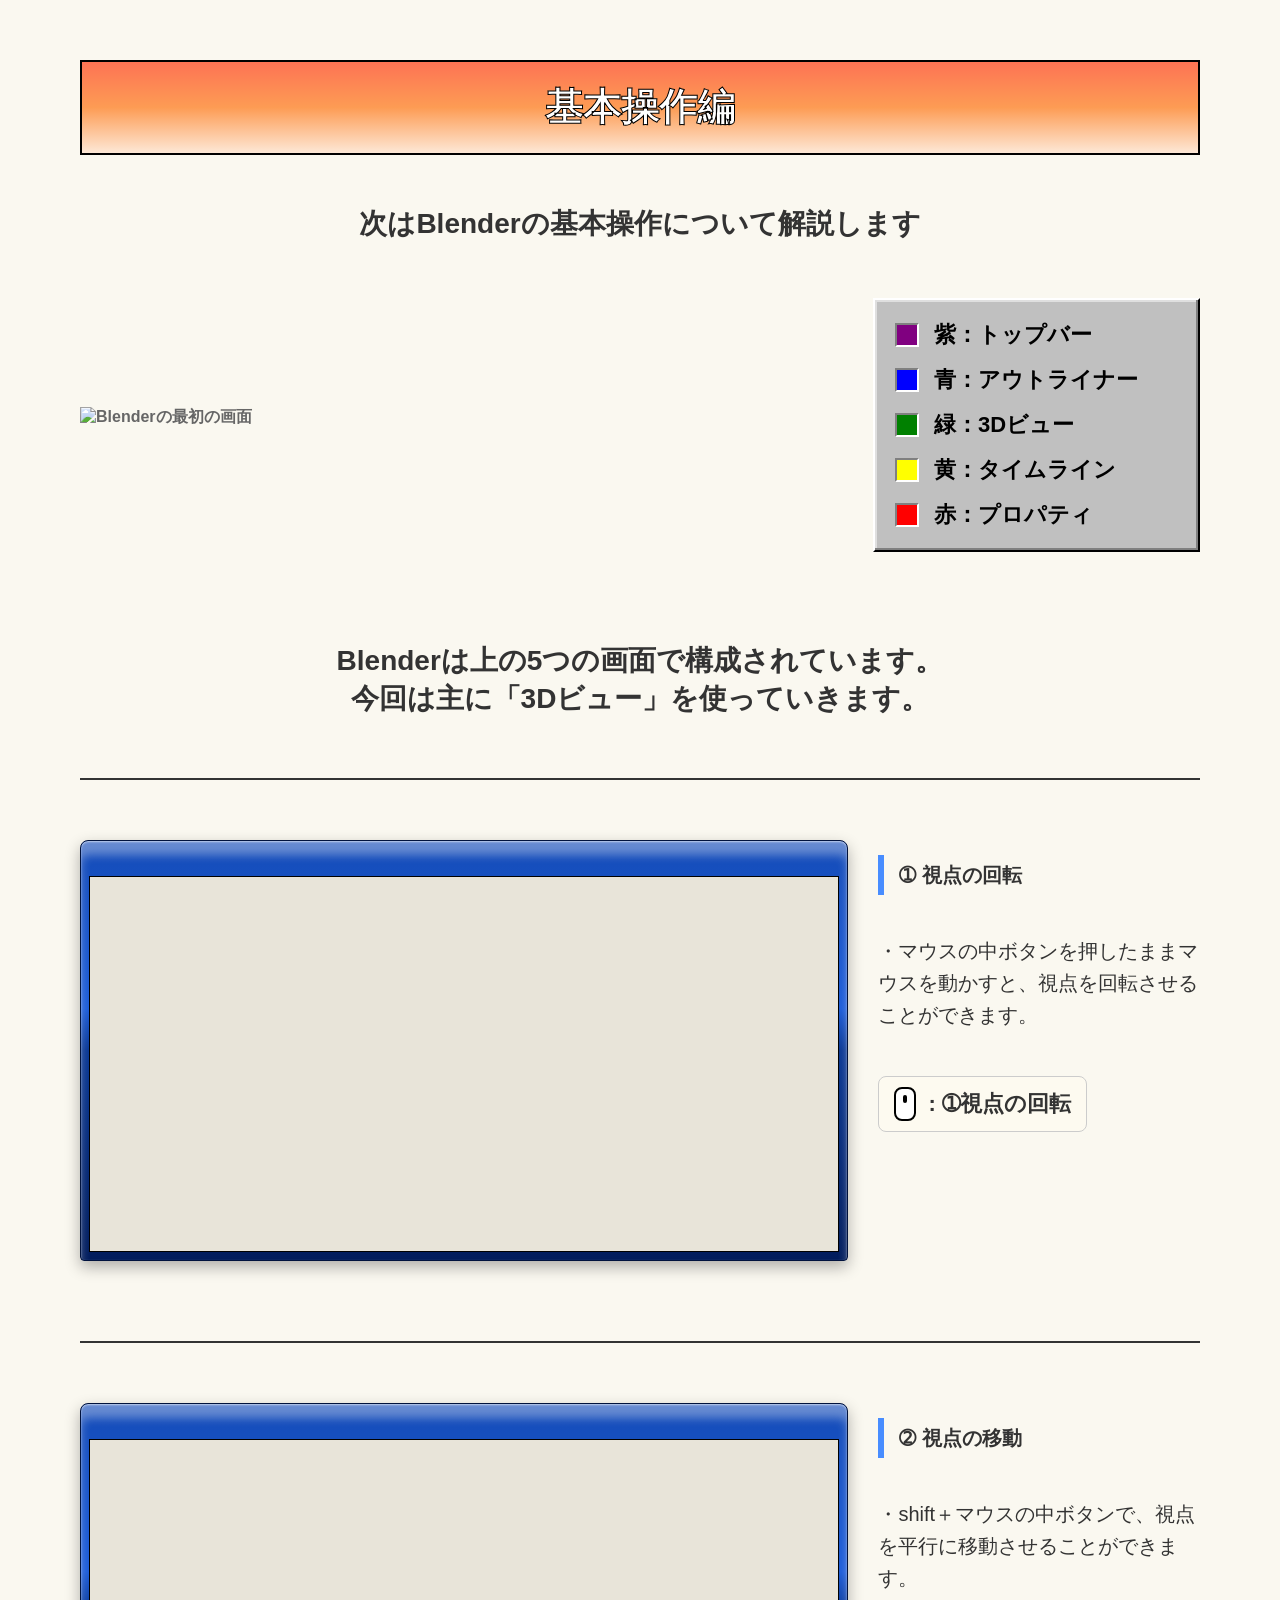
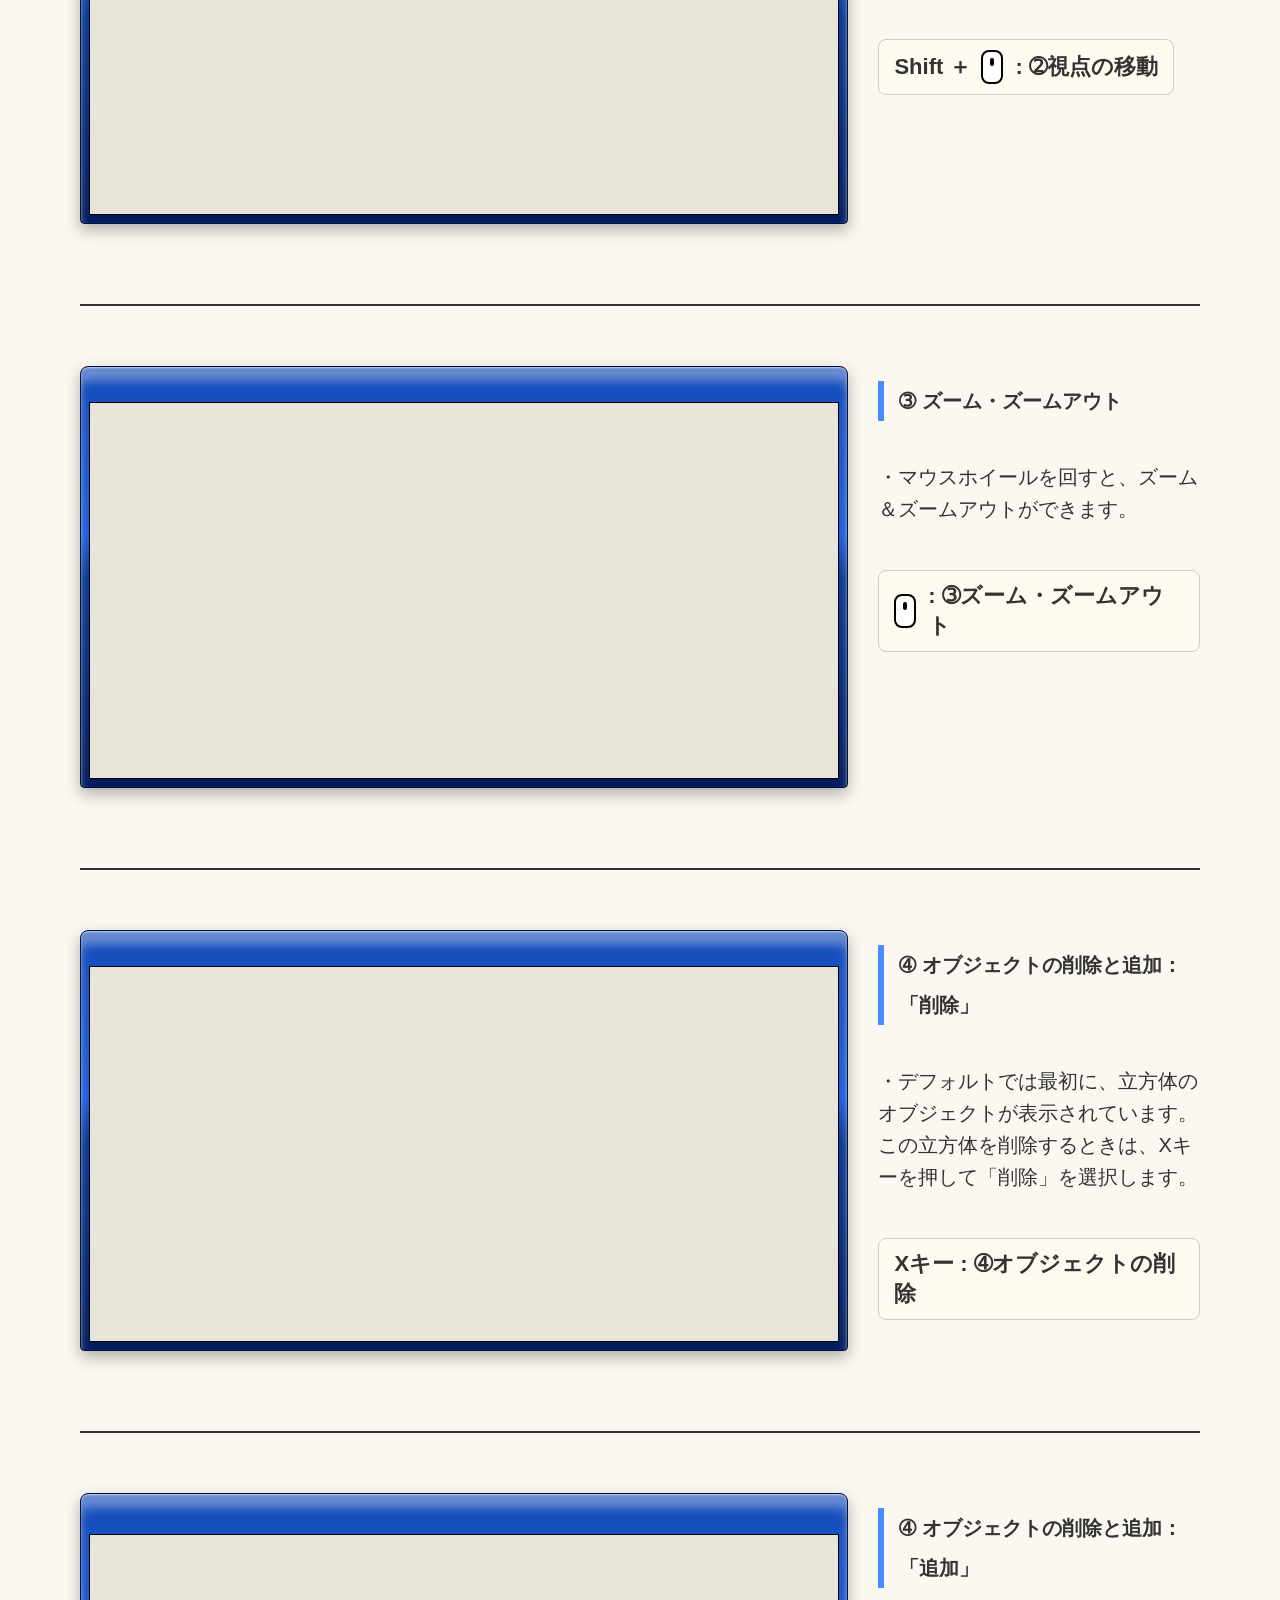
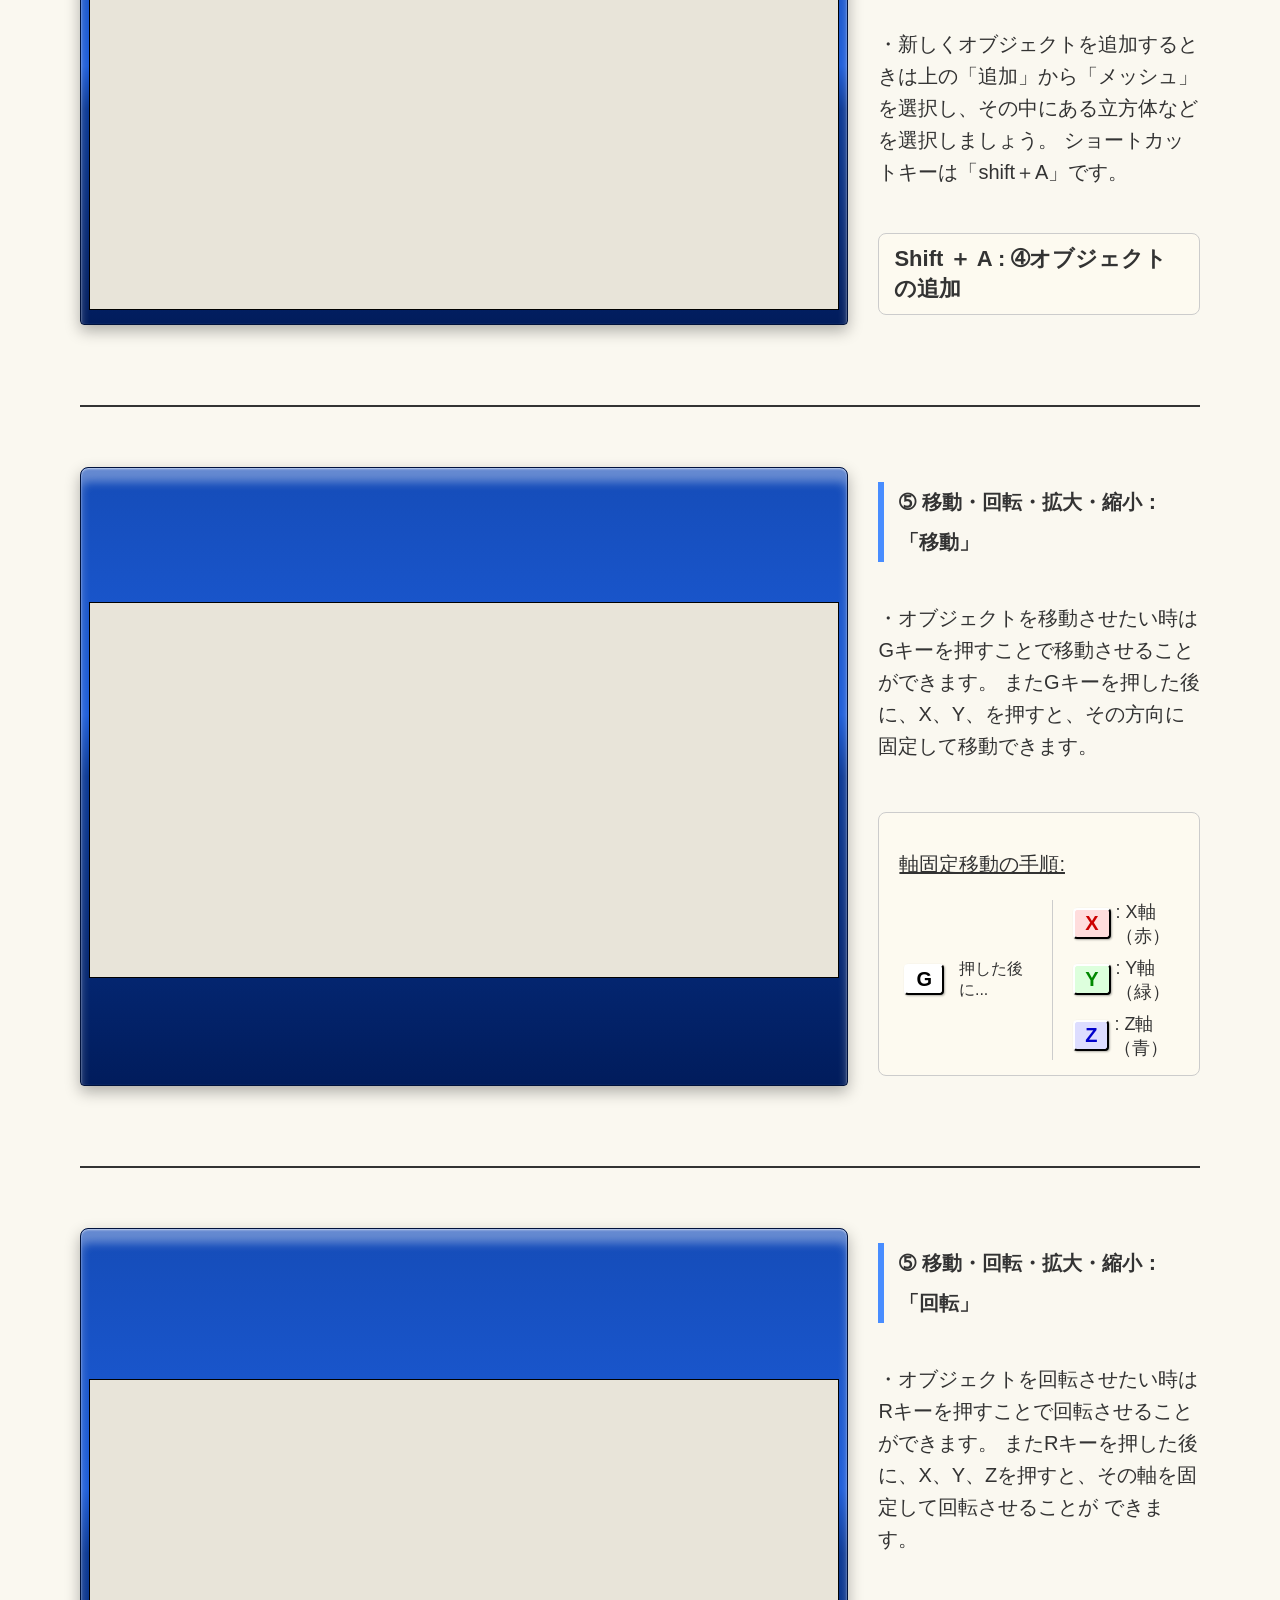
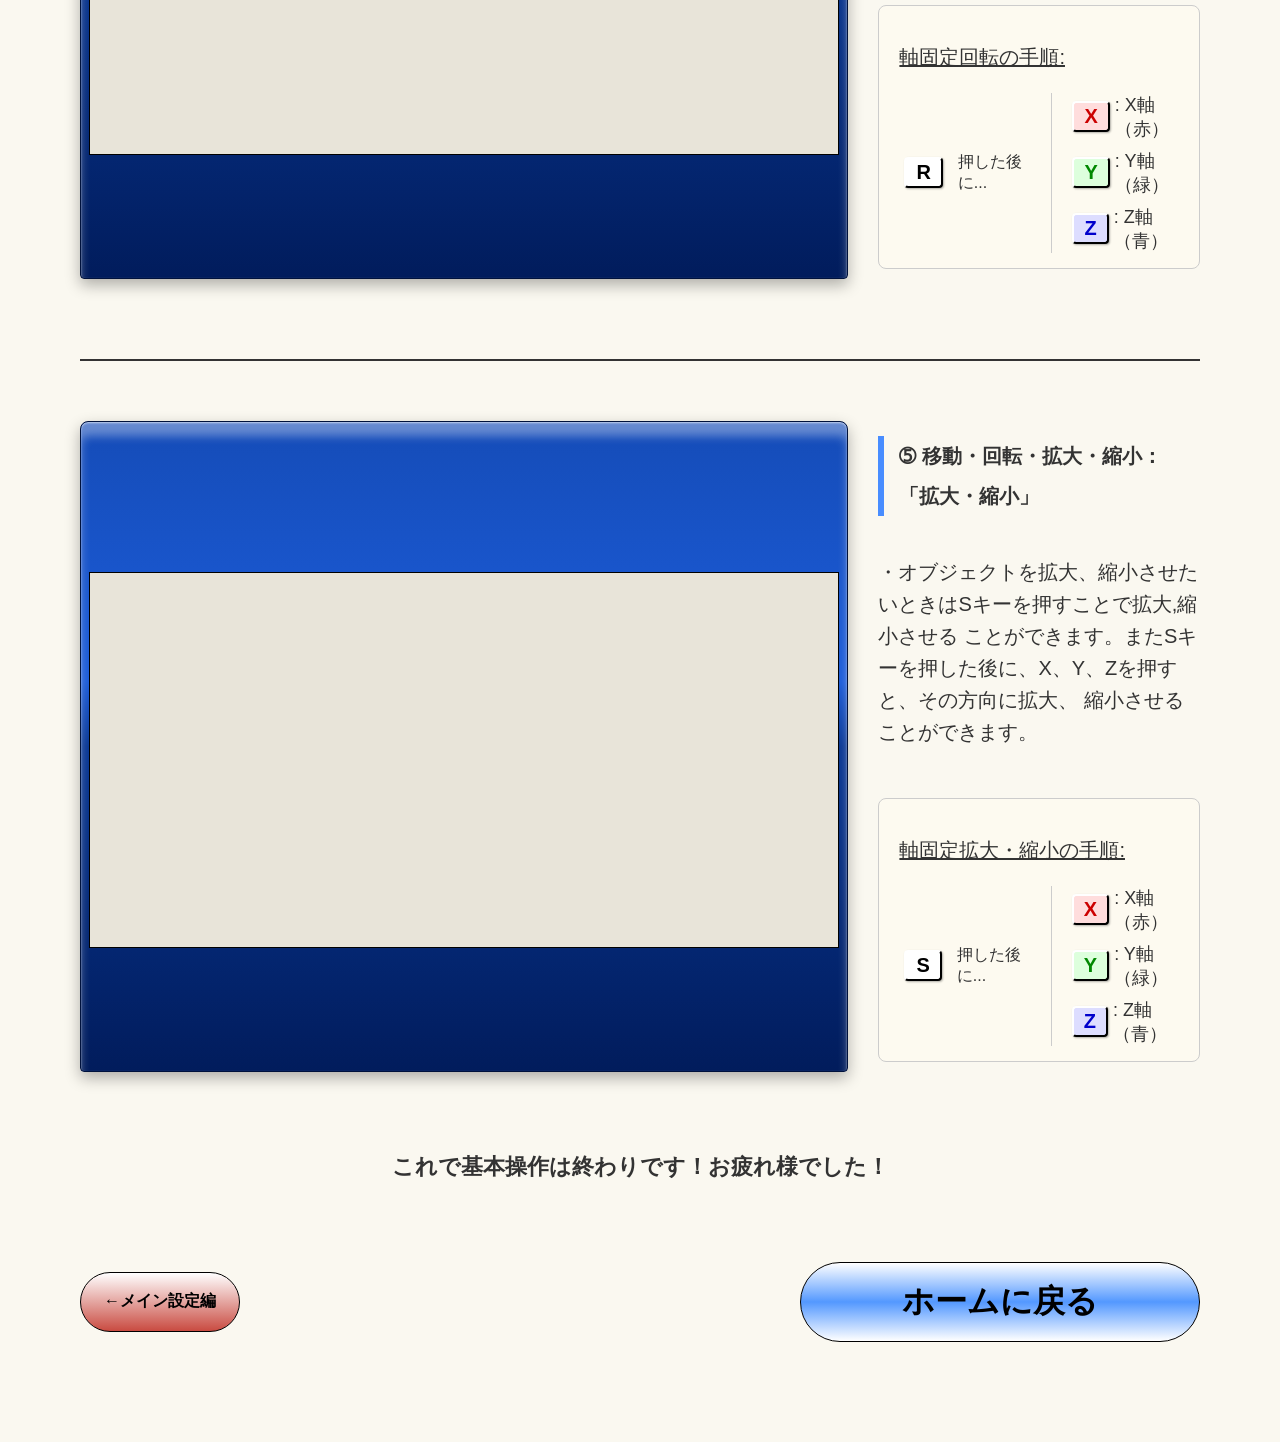
==== basic-operation.html @ f8757e6a "Add files via upload" ====
<!DOCTYPE html>
<html lang="ja">
<head>
    <meta charset="UTF-8">
    <meta name="viewport" content="width=device-width, initial-scale=1.0">
    <title>基本操作編 - Blenderを動かしてみよう</title>
    <link rel="stylesheet" href="home.css">
    <link rel="stylesheet" href="main-setting.css">
    <link rel="stylesheet" href="basic-operation.css">
</head>
<body>

    <div class="container article-page">
        
        <h1 class="page-title">基本操作編</h1>

        <div class="intro-heading">次はBlenderの基本操作について解説します</div>

        <section class="content-section row-layout">
            <!-- 画像（左側） -->
            <div class="large-image-container">
                <img src="IMG/4_1.png" alt="Blenderの最初の画面" class="large-image">
            </div>
            <!-- テキスト（右側） -->
            <div class="text-content">
                <!-- レトロなペイント風の枠（パレットコンテナ） -->
                <div class="xp-palette-box">
                    <ul class="xp-marker-list">
                        <li><span class="xp-marker bg-purple"></span>紫：トップバー</li>
                        <li><span class="xp-marker bg-blue"></span>青：アウトライナー</li>
                        <li><span class="xp-marker bg-green"></span>緑：3Dビュー</li>
                        <li><span class="xp-marker bg-yellow"></span>黄：タイムライン</li>
                        <li><span class="xp-marker bg-red"></span>赤：プロパティ</li>
                    </ul>
                </div>
            </div>
        </section>

        <div class="intro-heading" style="margin-top: 50px;">
            Blenderは上の5つの画面で構成されています。<br>
            今回は主に「3Dビュー」を使っていきます。
        </div>

        <hr class="section-divider">
        
        <section class="content-section row-layout">
            <div class="large-image-container">
                <video src="Video/View_rotation.mp4" class="large-image" autoplay loop muted playsinline></video>
            </div>
            <div class="text-content">
                <p class="step-title"><strong>➀ 視点の回転</strong></p>
                <p>・マウスの中ボタンを押したままマウスを動かすと、視点を回転させることができます。</p>
                
                <!-- アイコンとテキストの項目 -->
                <div class="icon-text-box">
                    <span class="mouse-icon"></span>
                    <span class="icon-text">: ➀視点の回転</span>
                </div>
            </div>
        </section>

        <hr class="section-divider">

        <section class="content-section row-layout">
            <div class="large-image-container">
                <video src="Video/View_moving.mp4" class="large-image" autoplay loop muted playsinline></video>
            </div>
            <div class="text-content">
                <p class="step-title"><strong>➁ 視点の移動</strong></p>
                <p>・shift＋マウスの中ボタンで、視点を平行に移動させることができます。</p>
                
                <!-- ★追加：アイコンとテキストの項目（Shiftを前に追加） -->
                <div class="icon-text-box">
                    <span class="icon-text" style="margin-right: 10px;">Shift ＋ </span>
                    <span class="mouse-icon"></span>
                    <span class="icon-text">: ➁視点の移動</span>
                </div>
            </div>
        </section>

        <hr class="section-divider">

        <section class="content-section row-layout">
            <div class="large-image-container">
                <video src="Video/View_zoom.mp4" class="large-image" autoplay loop muted playsinline></video>
            </div>
            <div class="text-content">
                <p class="step-title"><strong>➂ ズーム・ズームアウト</strong></p>
                <p>・マウスホイールを回すと、ズーム＆ズームアウトができます。</p>
                
                <!-- ★追加：アイコンとテキストの項目 -->
                <div class="icon-text-box">
                    <span class="mouse-icon"></span>
                    <span class="icon-text">: ➂ズーム・ズームアウト</span>
                </div>
            </div>
        </section>

        <hr class="section-divider">

        <section class="content-section row-layout">
            <div class="large-image-container">
                <video src="Video/Object_delete.mp4" class="large-image" autoplay loop muted playsinline></video>
            </div>
            <div class="text-content">
                <p class="step-title"><strong>➃ オブジェクトの削除と追加：「削除」</strong></p>
                <p>・デフォルトでは最初に、立方体のオブジェクトが表示されています。この立方体を削除するときは、Xキーを押して「削除」を選択します。</p>

                <div class="icon-text-box">
                    <span class="icon-text">Xキー : ➃オブジェクトの削除</span>
                </div>
                
            </div>
        </section>

        <hr class="section-divider">

        <section class="content-section row-layout">
            <div class="large-image-container">
                <video src="Video/Object_add.mp4" class="large-image" autoplay loop muted playsinline></video>
            </div>
            <div class="text-content">
                <p class="step-title"><strong>➃ オブジェクトの削除と追加：「追加」</strong></p>
                <p>・新しくオブジェクトを追加するときは上の「追加」から「メッシュ」を選択し、その中にある立方体などを選択しましょう。
                    ショートカットキーは「shift＋A」です。
                </p>
                
                <!-- ★追加：ショートカットキーの項目 -->
                <div class="icon-text-box">
                    <span class="icon-text">Shift ＋ A : ➃オブジェクトの追加</span>
                </div>
            </div>
        </section>

        <hr class="section-divider">

        <section class="content-section row-layout">
            <div class="large-image-container">
                <video src="Video/Object_moving.mp4" class="large-image" autoplay loop muted playsinline></video>
            </div>
            <div class="text-content">
                <p class="step-title"><strong>➄ 移動・回転・拡大・縮小：「移動」</strong></p>
                <p>・オブジェクトを移動させたい時はGキーを押すことで移動させることができます。
                     またGキーを押した後に、X、Y、を押すと、その方向に固定して移動できます。</p>
                
                <!-- ★追加：軸固定移動の手順図（既存のicon-text-boxを活用） -->
                <div class="icon-text-box axis-moving-info">
                    <p class="axis-diagram-intro">軸固定移動の手順:</p>
                    
                    <div class="axis-diagram-content">
                        <span class="key-cap primary">G</span>
                        <span class="diagram-separator">押した後に...</span>
                        <div class="axis-choices">
                            <div class="axis-choice">
                                <span class="key-cap x-axis">X</span><span class="diagram-text">: X軸（赤）</span>
                            </div>
                            <div class="axis-choice">
                                <span class="key-cap y-axis">Y</span><span class="diagram-text">: Y軸（緑）</span>
                            </div>
                            <div class="axis-choice">
                                <span class="key-cap z-axis">Z</span><span class="diagram-text">: Z軸（青）</span>
                            </div>
                        </div>
                    </div>
                </div>
            </div>
        </section>

        <hr class="section-divider">

        <section class="content-section row-layout">
            <div class="large-image-container">
                <video src="Video/Object_rotation.mp4" class="large-image" autoplay loop muted playsinline></video>
            </div>
            <div class="text-content">
                <p class="step-title"><strong>➄ 移動・回転・拡大・縮小：「回転」</strong></p>
                <p>・オブジェクトを回転させたい時はRキーを押すことで回転させることができます。
                    またRキーを押した後に、X、Y、Zを押すと、その軸を固定して回転させることが
                    できます。</p>
            <!-- ★追加：軸固定回転の手順図 -->
                <div class="icon-text-box axis-moving-info">
                    <p class="axis-diagram-intro">軸固定回転の手順:</p>
                    
                    <div class="axis-diagram-content">
                        <span class="key-cap primary">R</span>
                        <span class="diagram-separator">押した後に...</span>
                        <div class="axis-choices">
                            <div class="axis-choice">
                                <span class="key-cap x-axis">X</span><span class="diagram-text">: X軸（赤）</span>
                            </div>
                            <div class="axis-choice">
                                <span class="key-cap y-axis">Y</span><span class="diagram-text">: Y軸（緑）</span>
                            </div>
                            <div class="axis-choice">
                                <span class="key-cap z-axis">Z</span><span class="diagram-text">: Z軸（青）</span>
                            </div>
                        </div>
                    </div>
                </div>
            </div>
        </section>

        <hr class="section-divider">

        <section class="content-section row-layout">
            <div class="large-image-container">
                <video src="Video/Object_scale.mp4" class="large-image" autoplay loop muted playsinline></video>
            </div>
            <div class="text-content">
                <p class="step-title"><strong>➄ 移動・回転・拡大・縮小：「拡大・縮小」</strong></p>
                <p>・オブジェクトを拡大、縮小させたいときはSキーを押すことで拡大,縮小させる
                     ことができます。またSキーを押した後に、X、Y、Zを押すと、その方向に拡大、
                     縮小させることができます。</p>
            <!-- ★追加：軸固定拡大・縮小の手順図 -->
                <div class="icon-text-box axis-moving-info">
                    <p class="axis-diagram-intro">軸固定拡大・縮小の手順:</p>
                    
                    <div class="axis-diagram-content">
                        <span class="key-cap primary">S</span>
                        <span class="diagram-separator">押した後に...</span>
                        <div class="axis-choices">
                            <div class="axis-choice">
                                <span class="key-cap x-axis">X</span><span class="diagram-text">: X軸（赤）</span>
                            </div>
                            <div class="axis-choice">
                                <span class="key-cap y-axis">Y</span><span class="diagram-text">: Y軸（緑）</span>
                            </div>
                            <div class="axis-choice">
                                <span class="key-cap z-axis">Z</span><span class="diagram-text">: Z軸（青）</span>
                            </div>
                        </div>
                    </div>
                </div>
            </div>
        </section>

        <h2 class="finish-text">これで基本操作は終わりです！お疲れ様でした！</h2>
        <div class="bottom-nav">
            <a href="main-setting.html" class="nav-btn btn-home">←メイン設定編</a>
            <a href="home.html" class="nav-btn btn-next">ホームに戻る</a>
        </div>
    </div>

</body>
</html>
---- home.css ----
/* ベース設定 */
body {
    margin: 0;
    padding: 0;
    font-family: 'Helvetica Neue', Arial, 'Hiragino Kaku Gothic ProN', 'Hiragino Sans', Meiryo, sans-serif;
    background-color: #FAF8F0; /* Figmaから取得した背景色 */
    color: #333;
}

/* 全体のコンテナ (幅1280pxの中央揃え) */
.container {
    max-width: 1920px;
    margin: 0 auto;
    background-color: #FAF8F0;
    min-height: 100vh;
}

/* ヒーローセクション (トップの黒い部分) */
.hero {
    background-color: #1a1a1a; /* 実際の画像や動画が入る想定 */
    
    /* ★変更：固定サイズを解除し、画面に合わせて自動伸縮させる */
    width: 100%; 
    height: 80vh; /* 画面の高さの80%にする（100vhにすると画面ぴったりになります） */
    
    display: flex;
    justify-content: center;
    align-items: center;
    
    /* 動画のはみ出しを防ぎ、この枠内に収めるための設定 */
    position: relative; 
    overflow: hidden; 
}

/* ★新規追加：背景動画用の設定 (※ここは現在のままでOKです) */
.hero-video {
    position: absolute;
    top: 0;
    left: 0;
    width: 100%;
    height: 100%;
    object-fit: cover; /* 縦横比を維持したまま、枠いっぱいに敷き詰める */
    z-index: 1;        /* 文字より後ろに配置する */
    opacity: 0.7;      /* 少し透明にして暗くし、文字を読みやすくする（1.0で本来の明るさ） */
}

/* ★変更：文字が動画の下敷きにならないように設定を追加 */
.hero h1 {
    color: #ffffff;
    font-size: 48px;
    font-weight: bold;
    letter-spacing: 2px;
    margin: 0;
    
    /* ★追加：動画の上に文字を配置し、見やすくする設定 */
    position: relative; 
    z-index: 2; /* 動画(z-index:1)より手前に出す */
    text-shadow: 2px 2px 10px rgba(0, 0, 0, 0.8); /* 文字に影をつけて読みやすくする */
}

/* 説明文のブルーのバナー */
.intro-banner {
    /* ここにFigmaのグラデーションと黒枠を適用 */
    background: linear-gradient(180deg, rgba(250, 248, 240, 0.24) -5.02%, #488DFF 47.49%, #FAF8F0 100%);
    border: 1px solid #000;
    padding: 40px 80px;
    text-align: center;
}

/* 説明文のブルーのバナー内のテキスト */
.intro-banner p {
    margin: 0 auto;          /* 念のため中央配置の指定 */
    font-size: 16px;
    line-height: 2.0;        /* 行間を少し広げる（1.8→2.0）とさらに読みやすくなります */
    font-weight: bold;
    color: #222;
    display: inline-block;   /* ここがポイント：テキストのカタマリ（ブロック）にする */
    text-align: left;        /* カタマリの中の文字は「左揃え」にして端を揃える */
}

/* 記事一覧セクション */
.article-section {
    padding: 50px 70px; /* 中身が綺麗に収まるように内側の余白を少し調整 */
    
    /* ★変更：幅を中身に合わせ、上の青い枠にくっつける */
    width: fit-content;       /* 枠の幅を、中身（ボタン＋文章）の長さにぴったり合わせる */
    margin: 0 auto 60px auto; /* 上余白を0にして青枠に密着させ、左右は中央揃え、下余白は60px */
    
    /* XP風のグレー背景と立体的な枠線 */
    background-color: #c0c0c0; 
    border-top: 2px solid #ffffff !important;
    border-left: 2px solid #ffffff !important;
    border-right: 2px solid #000000 !important;
    border-bottom: 2px solid #000000 !important;
    box-shadow: inset -2px -2px #808080, inset 2px 2px #dfdfdf !important;
}

/* ※重複していた h2 の設定はこちらの1つにまとめました */
.article-section h2 {
    text-align: center;
    font-size: 24px;
    margin-bottom: 60px;
    color: #000; /* 背景がグレーなので文字色を黒に固定 */
}


/* 記事の各項目のレイアウト */
.article-item {
    display: flex;
    align-items: center;
    justify-content: center;
    margin-bottom: 50px;
    gap: 40px; /* 丸とテキストの間の余白 */
}

/* 丸いアイコン（グラデーション） */
.circle-icon {
    width: 140px;
    max-width: 25vw; 
    aspect-ratio: 1 / 1; 
    height: auto; 
    border-radius: 50%;
    display: flex;
    flex-direction: column;
    justify-content: center;
    align-items: center;
    color: #fff;
    font-weight: bold;
    text-align: center;
    
    /* ★変更：XP風のツヤ（ハイライトと内側の影）を追加 */
    box-shadow: 
        inset 0 15px 15px rgba(255, 255, 255, 0.5), /* 上半分の白い光沢 */
        inset 0 -10px 10px rgba(0, 0, 0, 0.15),     /* 下半分の影 */
        0 6px 12px rgba(0, 0, 0, 0.3) !important;   /* アイコン外側の落ち影 */
    
    transition: all 0.3s ease; 
    text-decoration: none; 
}

/* 文字の下の青いバー */
.circle-icon::after {
    display: none; /* ★青いバーを非表示にする */
}

/* 丸いアイコンにカーソルが乗った時（ホバー時）のスタイル */
.circle-icon:hover {
    transform: translateY(-4px); /* 動きを少し控えめに */
    /* ★変更：カーソルが乗った時に光沢を少し強める */
    box-shadow: 
        inset 0 15px 15px rgba(255, 255, 255, 0.6), 
        inset 0 -10px 10px rgba(0, 0, 0, 0.1),
        0 10px 16px rgba(0, 0, 0, 0.4) !important; 
    cursor: pointer; 
}

/* 各丸アイコンの固有グラデーション */
.bg-orange { 
    background: linear-gradient(180deg, #FF2C00 0%, #FF6A00 49.95%, #FFD6B9 100%);
    border: 1px solid #000; 
    -webkit-text-stroke: 0.7px #000; 
    font-size: 22px;
}
.bg-light-orange { 
    background: linear-gradient(180deg, rgba(255, 44, 0, 0.65) 0%, rgba(255, 106, 0, 0.65) 49.96%, rgba(255, 223, 200, 0.65) 100%);
    border: 1px solid #000; 
    -webkit-text-stroke: 0.7px #000; 
    font-size: 22px;
}

/* リストテキスト */
.article-list {
    list-style: none;
    padding: 0;
    margin: 0;
    width: 350px; 
}

.article-list li {
    font-size: 16px;
    margin-bottom: 12px;
    font-weight: bold;
}

/* ====================================================
   スマホ・タブレット用のレスポンシブ対応（画面が小さい時のルール）
   ==================================================== */
@media screen and (max-width: 768px) {

    /* ★新規追加：スマホ画面では映像枠の縦幅を少し短くし、タイトル文字も小さくする */
    .hero {
        height: 50vh; 
    }
    .hero h1 {
        font-size: 28px;
    }

    .article-item {
        gap: 20px; /* アイコンとテキストの隙間を少し狭くする */
    }
    
    .article-item {
        gap: 20px; /* アイコンとテキストの隙間を少し狭くする */
    }

    /* アイコン内の文字サイズを画面に合わせて小さくする */
    .bg-orange, .bg-light-orange {
        font-size: clamp(12px, 3.5vw, 22px);
    }

    /* 青いバーの太さを少し細くする */
    .circle-icon::after {
        height: 4px;
    }

    /* リスト部分の幅を可変にする */
    .article-list {
        width: auto;
        flex: 1; /* 余ったスペースを埋める */
    }

    /* ★追加：スマホ表示の時は灰色の枠の余白を狭くする */
    .article-section {
        margin: 20px;
        padding: 40px 20px;
    }

    /* ★追加：スマホ表示の時は幅を自動に戻し、左右に少し隙間を作る */
    .article-section {
        width: auto;              /* スマホでは画面幅に合わせて伸縮させる */
        margin: 0 15px 40px 15px; /* 上は0のまま、左右に15pxの余白を作る */
        padding: 40px 20px;
    }
}

/* さらに画面が小さいスマホ（縦長）の場合のルール */
@media screen and (max-width: 480px) {
    .article-item {
        flex-direction: column; /* アイコンとリストを「縦並び」にする */
        text-align: center;
        gap: 30px;
    }
    
    .circle-icon {
        max-width: 120px; /* スマホでは丸がこれ以上小さくならないようにする */
        width: 100%;
    }
    
    .bg-orange, .bg-light-orange {
        font-size: 18px;
    }
}

/* =========================================
   バージョン・環境の注意書き枠 (ホーム画面用)
   ========================================= */
.notice-box {
    background-color: #FFF4E5; /* 薄いオレンジ背景 */
    border: 2px solid #FF8C00; /* 濃いオレンジの枠線 */
    border-radius: 8px;
    padding: 12px 20px;
    margin: 30px auto 0 auto; /* 上の文章との間に30pxの余白を作る */
    max-width: 700px;         /* 幅が広がりすぎないように制限 */
    text-align: center;
}

/* 注意書きの中のテキスト専用の指定 */
.intro-banner .notice-box p {
    margin: 0 auto; 
    font-size: 16px; 
    font-weight: bold; 
    color: #D35400; 
    display: block;      /* 左揃えの設定を解除して中央に配置 */
    text-align: center; 
}

/* スマホ用の調整 */
@media screen and (max-width: 768px) {
    .notice-box {
        padding: 10px;
        margin-top: 20px; /* スマホでは少し余白を狭める */
    }
    .intro-banner .notice-box p {
        font-size: 14px;  /* スマホでは文字を少し小さく */
    }
}
---- main-setting.css ----
/* ===================================================
   ページ全体のフォントをレトロ風（ＭＳ Ｐゴシック）に統一
   =================================================== */
body {
    font-family: "ＭＳ Ｐゴシック", "MS PGothic", Tahoma, sans-serif !important;
    -webkit-font-smoothing: none !important;
}

/* =========================================
   記事ページ (main-setting.html) 用のスタイル
   ========================================= */

/* 記事ページ全体（幅は .container で1280pxに固定済み） */
.article-page {
    padding: 60px 80px 100px; /* 上・左右・下の余白 */
    background-color: #FAF8F0;
}

/* ページ最上部のタイトル「メイン設定編」 */
.page-title {
    font-size: 38px;
    font-weight: bold;
    margin-top: 0;
    margin-bottom: 50px;
    
    /* ★変更：四角く囲い、文字を中央に配置する */
    text-align: center;
    padding: 20px;
    border: 2px solid #000000; /* 黒い四角枠 */
    
    /* ★変更：ホーム画面の「メイン設定編」ボタンと同じ色と文字装飾 */
    background: linear-gradient(180deg, #FF2C00 0%, #FF6A00 49.95%, #FFD6B9 100%);
    color: #ffffff;
    -webkit-text-stroke: 1px #000000; /* 文字の黒い縁取り（タイトル用に少し太め） */
}

/* 各項目のまとまり */
.content-section {
    margin-bottom: 80px;
}

/* 小見出し「① Blenderとは？」など */
.content-section h2 {
    font-size: 28px;
    color: #333;
    margin-bottom: 20px;
    display: inline-block;
}

/* トップページの丸アイコンと同じように、文字の下に青いバーを引く */
.content-section h2::after {
    content: "";
    display: block;
    width: 100%;
    height: 4px;
    background-color: #001aff; 
    margin-top: 5px;
    border-radius: 2px;
}

/* 本文テキスト */
.content-section p {
    font-size: 20px;
    line-height: 2.0; /* 読みやすいように行間を広めに */
    margin-bottom: 20px;
}

/* リンク文字 */
.content-section a {
    color: #001aff;
    font-weight: bold;
}

/* 画像が入るグレーの箱（仮） */
.image-box {
    width: 100%;
    max-width: 800px; 
    height: 350px;
    background-color: #e6e6e6; /* 薄いグレー */
    border: 1px solid #ccc;
    border-radius: 8px;
    display: flex;
    align-items: center;
    justify-content: center;
    margin: 40px 0; /* 上下の中央に配置 */
    color: #666;
    font-weight: bold;
}

/* 設定手順などのリスト部分 */
.setting-list {
    list-style: none;
    padding: 0;
    margin: 0 0 30px 0;
}

.setting-list li {
    font-size: 16px;
    line-height: 1.8;
    margin-bottom: 20px;
    padding: 25px;
    background-color: #fff; /* 背景を白にして目立たせる */
    border: 1px solid #000;
    border-radius: 8px;
}

.setting-list li strong {
    font-size: 18px;
    color: #001aff;
    display: inline-block;
    margin-bottom: 10px;
}

/* ============================
   戻るボタン
   ============================ */
.back-btn-wrap {
    text-align: center;
    margin-top: 80px;
}

.back-btn {
    display: inline-block;
    padding: 16px 40px;
    background-color: #fff;
    color: #333;
    font-size: 16px;
    font-weight: bold;
    text-decoration: none;
    border: 2px solid #000;
    border-radius: 30px;
    box-shadow: 0 4px 0 #000;
    transition: all 0.2s ease;
}

.back-btn:hover {
    transform: translateY(4px);
    box-shadow: none; /* 押したように見せる */
}

/* ============================
   スマホ用の調整（レスポンシブ）
   ============================ */
@media screen and (max-width: 768px) {
    .article-page {
        padding: 40px 20px 80px; /* スマホでは左右の余白を狭くする */
    }
    
    .page-title {
        font-size: 24px;
    }
    
    .content-section h2 {
        font-size: 20px;
    }

    .image-box {
        height: 200px; /* 画像エリアを小さく */
    }
}

/* =========================================
   画像とテキストの横並びレイアウト（メイン設定編など）
   ========================================= */

.flex-row {
    display: flex;
    align-items: flex-start; /* 上で揃える */
    gap: 40px;               /* 画像とテキストの間のすき間 */
    margin-top: 20px;
}

/* 左側の画像ボックスを調整（★数値を大きく変更） */
.flex-row .side-image {
    flex: 0 0 475px; /* ★幅を300pxから450pxに大きくしました */
    height: 380px;   /* ★高さを220pxから320pxに大きくしました */
    margin: 0;       
}

/* 画像自体が枠からはみ出さないための設定（変更なし） */
.flex-row .side-image img {
    width: 100%;
    height: 100%;
    object-fit: cover; /* 枠に合わせて綺麗に収める設定 */
    border: 1px solid #000;
    border-radius: 8px;
}
/* 画像自体の設定 */
.image-box img {
    width: 100%;
    height: 100%;
    object-fit: contain; /* ★ coverからcontainに変更（画像が見切れないように全体を表示） */
    border-radius: 7px;
    background-color: #fff; /* 余白ができた場合のために白背景を敷く */
    transition: transform 0.3s ease; /* ★拡大するアニメーションを滑らかにする */
}




/* =========================================
   特定の小見出しの青いバーを消す設定
   ========================================= */
.content-section h2.no-bar::after {
    display: none; /* ★青いバーを表示しない */
}

/* =========================================
   手順のタイトル設定（パターンA：左縦棒付き小見出し）
   ========================================= */
.step-title {
    font-size: 28px;              /* 文字を大きく */
    color: #333;                  /* 文字色は引き締まるように少し濃いめに */
    margin-bottom: 20px;          /* 下の解説文とのすき間 */
    margin-top: 0;
    padding-left: 15px;           /* 左側の縦棒と文字の間のすき間 */
    border-left: 6px solid #488DFF; /* 左側に青い縦棒を引いて見出しらしくする */
    line-height: 1.2;
    font-weight: bold;            /* 太字にする */
}

/* =========================================
   手順の解説文の設定
   ========================================= */
.text-content p:not(.step-title) {
    font-size: 24px; /* ★標準の20pxから22pxにサイズアップ（もっと大きくしたい場合は24pxなどに変更してください） */
    line-height: 1.8; /* ★行間を少し開けてスッキリ見せる */
    font-weight: 500; /* ★文字をほんの少し太くして読みやすくする */
    color: #333;
}


/* =========================================
   下部の大型画像設定 (1100px x 600px)
   ========================================= */
.large-image-container {
    width: 100%;
    max-width: 1913px;
    height: 1049px;
    margin: 60px auto;
    background-color: #e6e6e6; /* 画像がない時のグレー背景 */
    border: 1px solid #ccc;
    border-radius: 8px;
    display: flex;
    align-items: center;
    justify-content: center;
    color: #666;
    font-weight: bold;
    overflow: hidden;
}

.large-image {
    width: 100%;
    height: 100%;
    object-fit: cover;
}

@media screen and (max-width: 768px) {
    .large-image-container {
        height: 300px; /* スマホでは高さを縮める */
    }
}

/* =========================================
   画像(左50%) と テキスト(右) のレイアウト（大型画像の下用）
   ========================================= */
.flex-half-row {
    display: flex;
    align-items: flex-start; /* 上揃え */
    gap: 40px;               /* 画像とテキストの隙間 */
    margin-top: 20px;
}

/* 左側の画像ボックス（幅を50%に指定） */
.flex-half-row .half-image-box {
    flex: 0 0 50%;           /* コンテナの50%（半分）の幅にする */
    background-color: #e6e6e6;
    border: 1px solid #ccc;
    border-radius: 8px;
    display: flex;
    align-items: center;
    justify-content: center;
    overflow: hidden;
}

/* 画像自体の設定 */
.flex-half-row .half-image-box img {
    width: 100%;
    height: auto;
    object-fit: contain;
    background-color: #fff;
    transition: transform 0.3s ease;
}



/* 右側のテキスト設定（必要に応じて幅を調整） */
.flex-half-row .text-content {
    flex: 1; /* 残りのスペースをすべてテキストエリアにする */
}

/* ============================
   スマホ用の調整（レスポンシブ）
   ============================ */
@media screen and (max-width: 768px) {
    .flex-half-row {
        flex-direction: column; /* スマホでは縦並びに変更 */
        gap: 20px;
    }
    
    .flex-half-row .half-image-box {
        flex: 0 0 auto;
        width: 100%; /* スマホでは幅100%にする */
    }
}

/* =========================================
   一番最後の完了メッセージ用の設定
   ========================================= */
h2.finish-text {
    font-size: 28px;
    text-align: center; /* 文字を真ん中に配置 */
    display: block;     /* 中央揃えを効かせるために設定 */
    margin-top: 60px;   /* 上のコンテンツとの間に余白を作る */
    margin-bottom: 20px;
    color: #333;
}

/* 青いアンダーバーを強制的に消す */
h2.finish-text::after {
    display: none !important; 
}

/* =========================================
   ページ下部ナビゲーションボタン
   ========================================= */
.bottom-nav {
    display: flex;
    justify-content: space-between; /* ボタンを左右に振り分ける */
    align-items: center;
    margin-top: 80px;               /* 上の完了テキストとの間隔 */
}

/* ボタン共通設定 */
.nav-btn {
    display: flex;
    align-items: center;
    justify-content: center;
    text-decoration: none;
    color: #000 !important; /* ★修正：!importantを追加して確実に黒にする */
    font-weight: bold;
    border: 1px solid #000; /* 黒い細枠 */
    border-radius: 60px;    /* 楕円形にする（角丸） */
    transition: transform 0.2s ease, opacity 0.2s ease;
}

/* マウスを乗せた時のアクション */
.nav-btn:hover {
    transform: translateY(3px); /* 少し下に押し込まれる動き */
    opacity: 0.9;
}

/* 左側：ホームボタン（赤） */
.btn-home {
    width: 160px;
    height: 60px;
    font-size: 20px;
    /* 上部が白、下部が赤になるグラデーション */
    background: linear-gradient(to bottom, #ffffff 0%, #c94b41 100%);
}

/* 右側：次へボタン（青） */
.btn-next {
    width: 400px;
    height: 80px;
    font-size: 32px;
    /* 上下が白、真ん中が青になる筒状のグラデーション */
    background: linear-gradient(to bottom, #ffffff 0%, #5398ff 50%, #ffffff 100%);
}

/* ============================
   スマホ用の調整（レスポンシブ）
   ============================ */
@media screen and (max-width: 768px) {
    .bottom-nav {
        flex-direction: column-reverse; /* スマホでは「次へ」を上、「ホーム」を下に並べる */
        gap: 30px;
    }

    /* スマホ表示時の文字サイズ微調整 */
    .step-title {
        font-size: 22px; /* スマホでは大きすぎない22px程度に調整 */
    }
    .text-content p:not(.step-title) {
        font-size: 18px;
    }
    
    .btn-home {
        width: 100%;
        height: 50px;
        font-size: 18px;
    }
    
    .btn-next {
        width: 100%;
        height: 60px;
        font-size: 24px;
    }
}

/* =========================================
   手順と手順の間の区切り線（黒い横棒）
   ========================================= */
hr.section-divider {
    border: 0;
    border-top: 2px solid #333; /* 線の太さと色（濃いグレー〜黒） */
    margin: 60px 0; /* 上下のすき間（好みに合わせて数値を変更してください） */
    width: 100%;
}

@media screen and (max-width: 768px) {
    hr.section-divider {
        margin: 40px 0; /* スマホ表示のときは上下のすき間を少し狭くする */
    }
}

/* =========================================
   スマホ用の調整（① Blenderとは？のレイアウト修正）
   ========================================= */
@media screen and (max-width: 768px) {
    /* スマホでは横並びを縦並びに変更する */
    .flex-row {
        flex-direction: column !important;
        gap: 20px !important;
    }
    
    /* 巨大な隙間ができる原因だった「画像の高さ」をスマホ用に縮める */
    .flex-row .side-image {
        flex: 0 0 auto !important;
        width: 100% !important;
        height: 220px !important; /* 380pxから220pxに縮めて空白をなくす */
    }

    /* 各項目のまとまりの隙間（元は80px）をスマホでは少し狭くする */
    .content-section {
        margin-bottom: 50px !important;
    }
}
---- basic-operation.css ----
@charset "UTF-8";


/* ===================================================
   ページ全体のフォントをレトロ風（ＭＳ Ｐゴシック）に統一
   =================================================== */
body {
    font-family: "ＭＳ Ｐゴシック", "MS PGothic", Tahoma, sans-serif !important;
    -webkit-font-smoothing: none !important;
}


/* ===================================================
   基本操作編用の追加・上書きスタイル
   =================================================== */

/* ★Blenderの操作画面スクショを綺麗に見せるための設定
  main-setting.cssでは「cover（切り抜き）」になっていますが,
  操作画面全体を端まで見せたい場合は,以下の「contain（全体表示）」がおすすめです。
*/
.large-image-container .large-image {
    object-fit: contain;
    background-color: #fff; /* 画像の背景を白にして見やすくする */
    transition: transform 0.3s ease;
}

/* ★大型画像にもマウスを乗せた時の拡大アニメーションを適用する設定 */
.large-image-container {
    position: relative;
}

.large-image-container .large-image:hover {
    
    position: relative;
    z-index: 100;
    box-shadow: 0 10px 30px rgba(0,0,0,0.3);
   
}

/* ===================================================
   基本操作編用の追加・上書きスタイル
   =================================================== */

/* ★Blenderの操作画面スクショや動画を綺麗に見せるための設定 */
.large-image-container .large-image {
    width: 100%;
    height: 100%;
    object-fit: contain; /* 画面全体を端まで見せる */
    background-color: #fff; /* 背景を白にして見やすくする */
    display: block; /* 動画の下にできる謎の隙間を消す */
}

/* ★大型画像（または動画）の親要素設定 */
.large-image-container {
    position: relative;
}

/* ※マウスホバー時の拡大アニメーション設定は,
  「カーソルに触れたときに拡大されないようにして」というご要望により削除済みです。
*/

/* ===================================================
   導入テキスト（基本操作編と画像の間のテキスト）
   =================================================== */
.intro-heading {
    text-align: center;      /* 真ん中に配置 */
    font-size: 28px;         /* タイトル（基本操作編）と同等の大きさに */
    font-weight: bold;
    margin-bottom: 30px;     /* 下の画像との間に少し余白を空ける */
}

/* ===================================================
   横並びセクション用（画像/動画が左,テキストが右,16:9）
   =================================================== */

/* 横並びにする設定 */
.content-section.row-layout {
    display: flex;
    align-items: center; 
    gap: 30px; 
}

/* 画像・動画エリアの設定（左側） */
.content-section.row-layout .large-image-container {
    width: 70%; 
    margin: 0; 
    
    aspect-ratio: auto !important; 
    height: auto !important;
    align-self: center !important; 
    
    /* 上だけ太くして,タイトルバーのように見せる設定 */
    padding: 35px 8px 8px 8px !important; /* 上35px,右・下・左は8px */
    border-radius: 8px 8px 4px 4px !important; /* 上の角だけ少し丸くする */
    
    /* ★変更：送っていただいた画像の一番下のような,透明感と深みのある立体的な青グラデーション */
    background: linear-gradient(to bottom, 
        #154cb8 0%, 
        #1c5cd9 40%, 
        #093794 50%, 
        #011c5c 100%) !important;
    border: 1px solid #00123d !important;      
    
    /* ★変更：内側にグロッシーな質感（上半分の白い光沢）を出すためのハイライトと影 */
    box-shadow: 
        inset 0 14px 10px rgba(255, 255, 255, 0.35), /* ぷっくりした光沢 */
        inset 0 1px 2px rgba(255, 255, 255, 0.6), 
        0 6px 15px rgba(0,0,0,0.3) !important; 
}

/* ★最大化ボタン（.max-btn）のコードはここから完全に削除しました */

/* 画像・動画本体の設定（枠にぴったり収まるように） */
.content-section.row-layout .large-image-container .large-image {
    width: 100% !important;
    height: auto !important;       
    aspect-ratio: auto !important; 
    display: block !important;
    background-color: #e8e4d9 !important; /* ウィンドウの中身っぽい少し黄ばんだ白 */
    border-radius: 0px !important; /* ウィンドウの中身なので角を四角くする */
    border: 1px solid #000 !important; /* 画面と青枠の境目に細い黒線を入れる */
    box-shadow: none !important;  
}

/* マウスを乗せた時に浮き出る影も消す設定 */
.content-section.row-layout .large-image-container .large-image:hover {
    box-shadow: none !important;
}

/* テキストエリアの設定（右側） */
.content-section.row-layout .text-content {
    width: 30%; 
}

/* ===================================================
   レトロペイント風 カラーパレット枠のデザイン
   =================================================== */

/* 外側のグレーの立体枠 */
.xp-palette-box {
    background-color: #c0c0c0; /* 昔のWindowsの標準的なグレー背景 */
    padding: 20px;
    margin-top: 10px;
    color: #000000; /* 背景がグレーなので文字を黒に固定 */
    
    /* ★追加：レトロなフォント設定（ＭＳ Ｐゴシック）とドット感の強調 */
    font-family: "ＭＳ Ｐゴシック", "MS PGothic", Tahoma, sans-serif;
    -webkit-font-smoothing: none; 
    
    /* ウィンドウ全体が「出っ張って」見えるレトロな枠線 */
    border-top: 2px solid #ffffff;
    border-left: 2px solid #ffffff;
    border-right: 2px solid #000000;
    border-bottom: 2px solid #000000;
    box-shadow: inset -2px -2px #808080, inset 2px 2px #dfdfdf;
}

.xp-marker-list {
    list-style: none;
    padding: 0;
    margin: 0;
}

.xp-marker-list li {
    display: flex;
    align-items: center;
    margin-bottom: 15px; 
    font-size: 22px;     
    font-weight: bold;
}

/* 最後の項目の下の余白を消す */
.xp-marker-list li:last-child {
    margin-bottom: 0
}

/* ペイントのカラーパレットのように「へこんで」見える四角枠 */
.xp-marker {
    display: inline-block;
    width: 24px;         
    height: 24px;        
    margin-right: 15px;  
    
    /* へこみ（Inset）を表現するレトロな枠線 */
    border-top: 2px solid #808080;
    border-left: 2px solid #808080;
    border-right: 2px solid #ffffff;
    border-bottom: 2px solid #ffffff;
    box-sizing: border-box;
}

/* 各マークの色設定 */
.bg-purple { background-color: #800080; }
.bg-blue   { background-color: #0000FF; }
.bg-green  { background-color: #008000; }
.bg-yellow { background-color: #FFFF00; } 
.bg-red    { background-color: #FF0000; }

/* ★スマホ対応：画面幅が768px以下の時は縦並びにする */
@media screen and (max-width: 768px) {
    .content-section.row-layout {
        flex-direction: column; 
    }
    
    .content-section.row-layout .large-image-container,
    .content-section.row-layout .text-content {
        width: 100%; 
    }
}



/* ===================================================
   テキストエリアの高さを動画枠に合わせる設定
   =================================================== */

/* 左右（動画枠とテキスト）の高さを揃える */
.content-section.row-layout {
    align-items: stretch !important;
}

/* 左側の動画枠の「中央揃え」を解除して,高さを完全に揃える */
.content-section.row-layout .large-image-container {
    align-self: stretch !important;
}

/* 右側のテキストエリアの設定（上寄せに変更） */
.content-section.row-layout .text-content {
    display: flex;
    flex-direction: column;
    
    /* ★変更：space-between（上下に離す）から flex-start（上寄せ）に変更 */
    justify-content: flex-start; 
    
    /* 動画の「青いタイトルバー」と見た目の高さを合わせるための微調整 */
    padding-top: 15px; 
    padding-bottom: 10px;
}

/* ★追加：タイトルと解説文が近すぎる場合は,ここで距離を調整できます */
.content-section.row-layout .text-content p:not(.step-title) {
    margin-top: 20px; /* タイトルと解説文の間の余白 */
}

/* ===================================================
   一番上の画像だけ青い枠を外す設定
   =================================================== */

/* 最初の横並びセクション（一番上の画像）をターゲットにする */
.content-section.row-layout:first-of-type .large-image-container {
    background: none !important; /* 青いグラデーションを消す */
    border: none !important; /* 枠線を消す */
    box-shadow: none !important; /* 立体感（影やハイライト）を消す */
    padding: 0 !important; /* タイトルバー用の余白をなくす */
    border-radius: 0 !important; /* 角丸をリセット */
}

/* 一番上の画像の中身（imgタグ）の設定もリセット */
.content-section.row-layout:first-of-type .large-image-container .large-image {
    border: none !important; /* 黒い細線を消す */
    background-color: transparent !important; /* 背景色を透明に戻す */
}

/* ===================================================
   タイトル（基本操作編）の背景色を専用色に変更
   =================================================== */
.page-title {
    /* ★ホーム画面の「基本操作編」ボタンと同じ色で上書き */
    background: linear-gradient(180deg, rgba(255, 44, 0, 0.65) 0%, rgba(255, 106, 0, 0.65) 49.96%, rgba(255, 223, 200, 0.65) 100%) !important;
}

/* ===================================================
   アイコンとテキストのセット（➀ 視点の回転 の下など）
   =================================================== */
.icon-text-box {
    display: flex;
    align-items: center; /* アイコンと文字を縦の中央で揃える */
    margin-top: 25px;    /* 上の説明文とのすき間 */
    background-color: #fdfaf0; /* 薄い黄色の背景をつけて目立たせる（不要なら消してOK） */
    padding: 10px 15px;
    border: 1px solid #ccc;
    border-radius: 8px;
    width: fit-content;  /* 中身の長さに合わせて枠を縮める */
}

/* ★ custom-icon を mouse-icon に変更し,スタイルを一新 */
.mouse-icon {
    /* 💡 font-size: 26px; */ /* 💡 margin-right: 12px; */ /* 💡 font-size: 26px; は不要。余白は引き継ぐ */
    display: inline-block;
    width: 18px;             /* マウスの幅 */
    height: 30px;            /* マウスの高さ（テキストのサイズに合わせる） */
    background-color: #fff;  /* マウスの色（白） */
    border: 2px solid #000; /* マウスの枠線（黒） */
    border-radius: 8px;      /* 大きな角丸 */
    position: relative;       /* 内部の中ボタンを配置するため */
    margin-right: 12px;       /* 右側の文字とのすき間（元の custom-icon から引き継ぐ） */
}

/* ★中ボタン（スクロールホイール）をCSS仮想要素で描画 */
.mouse-icon::before {
    content: "";
    display: block;
    width: 4px;              /* 中ボタンの幅 */
    height: 8px;             /* 中ボタンの高さ（縦長） */
    background-color: #000;  /* 中ボタンの色（黒） */
    border-radius: 50px;     /* 完全に丸める */
    position: absolute;      /* 配置 */
    top: 20%;                /* 上から20%の位置 */
    left: 50%;               /* 中央 */
    transform: translateX(-50%); /* 中央にぴったり合わせる */
}

.icon-text {
    font-size: 22px;     /* 文字の大きさ */
    font-weight: bold;   /* 太字にする */
    color: #333;
}

.custom-icon {
    font-size: 26px;     /* アイコンの大きさ */
    margin-right: 12px;  /* 右側の文字とのすき間 */
}

.icon-text {
    font-size: 22px;     /* 文字の大きさ */
    font-weight: bold;   /* 太字にする */
    color: #333;
}

/* ===================================================
   ボタンのサイズを両方とも小さく統一するための調整
   =================================================== */

/* ===================================================
   ボタンのサイズ調整
   =================================================== */

/* 左側：「←メイン設定編」はそのまま小さいサイズをキープ */
.bottom-nav .btn-home {
    width: 160px !important;
    min-width: 160px !important;
    max-width: 160px !important;
    height: 60px !important;
    padding: 0 !important;
    font-size: 16px !important;
    white-space: nowrap !important;
    box-sizing: border-box !important;
}

/* 右側：「ホームに戻る」はメイン設定編の「基本操作編」と同じ大きなサイズに戻す */
.bottom-nav .btn-next {
    width: 400px !important;
    max-width: 100% !important;
    height: 80px !important;
    font-size: 32px !important;
    padding: 0 !important;
    white-space: nowrap !important;
    box-sizing: border-box !important;
}

/* レスポンシブ調整（スマホ表示時） */
@media screen and (max-width: 768px) {
    /* スマホでは縦並びになるので,それぞれのサイズをスマホ用に最適化 */
    .bottom-nav .btn-home {
        width: 100% !important;
        max-width: 100% !important;
        height: 50px !important;
        font-size: 18px !important;
    }
    .bottom-nav .btn-next {
        width: 100% !important;
        max-width: 100% !important;
        height: 60px !important;
        font-size: 24px !important;
    }
}


/* ===================================================
   基本操作編の文字サイズを独自に調整（上書き）
   =================================================== */

/* 手順のタイトル（「➀ 視点の回転」など）の文字サイズ */
.step-title {
    font-size: 20px !important; /* 元の28pxから少し小さく */
}

/* 手順の解説文の文字サイズ */
.text-content p:not(.step-title) {
    font-size: 20px !important; /* 元の24pxから標準的なサイズに */
    line-height: 1.6 !important; /* 文字が小さくなる分,行間も少しだけ詰める */
}

/* ===================================================
   完了メッセージの文字サイズを調整
   =================================================== */
h2.finish-text {
    font-size: 22px !important; /* 元の28pxから小さくする（好みに合わせて数値を変更してください） */
}

/* ===================================================
   追加：キーボードのキーキャップ（レトロ立体枠）
   =================================================== */
.key-cap {
    display: inline-block;
    background-color: #fff;
    color: #000;
    font-family: "ＭＳ Ｐゴシック", "MS PGothic", Tahoma, sans-serif;
    font-weight: bold;
    font-size: 20px;
    padding: 2px 10px;
    margin: 0 5px;
    border: 1px solid #000;
    /* レトロな凸枠 */
    border-top: 2px solid #ffffff;
    border-left: 2px solid #ffffff;
    border-right: 2px solid #000000;
    border-bottom: 2px solid #000000;
    border-radius: 4px;
    box-shadow: 1px 1px 2px rgba(0,0,0,0.3);
    text-align: center;
    vertical-align: middle;
}

/* 軸ごとのカラー（ほんのり色づけ） */
.key-cap.x-axis { background-color: #FFDDDD; color: #CC0000; } /* ほんのり赤 */
.key-cap.y-axis { background-color: #DDFFDD; color: #008800; } /* ほんのり緑 */
.key-cap.z-axis { background-color: #DDDDFF; color: #0000CC; } /* ほんのり青 */

/* ===================================================
   追加：軸移動の図専用の調整（icon-text-box拡張）
   =================================================== */
.icon-text-box.axis-moving-info {
    flex-direction: column; /* 縦に並べる */
    align-items: flex-start; /* 左寄せ */
    padding: 15px 20px;
    margin-top: 30px; /* 説明文とのすき間 */
}

.axis-diagram-intro {
    font-size: 18px;
    font-weight: bold;
    margin: 0 0 15px 0;
    color: #555;
    text-decoration: underline; /* 軽く強調 */
}

.axis-diagram-content {
    display: flex;
    align-items: center;
    gap: 10px;
}

.diagram-separator {
    font-size: 16px;
    color: #333;
}

.axis-choices {
    display: flex;
    flex-direction: column; /* X,Y,Zを縦に並べる */
    gap: 8px;
    border-left: 1px solid #ccc; /* 軽く区切り線 */
    padding-left: 15px;
    margin-left: 10px;
}

.axis-choice {
    display: flex;
    align-items: center;
}

.diagram-text {
    font-size: 18px;
    color: #333;
}
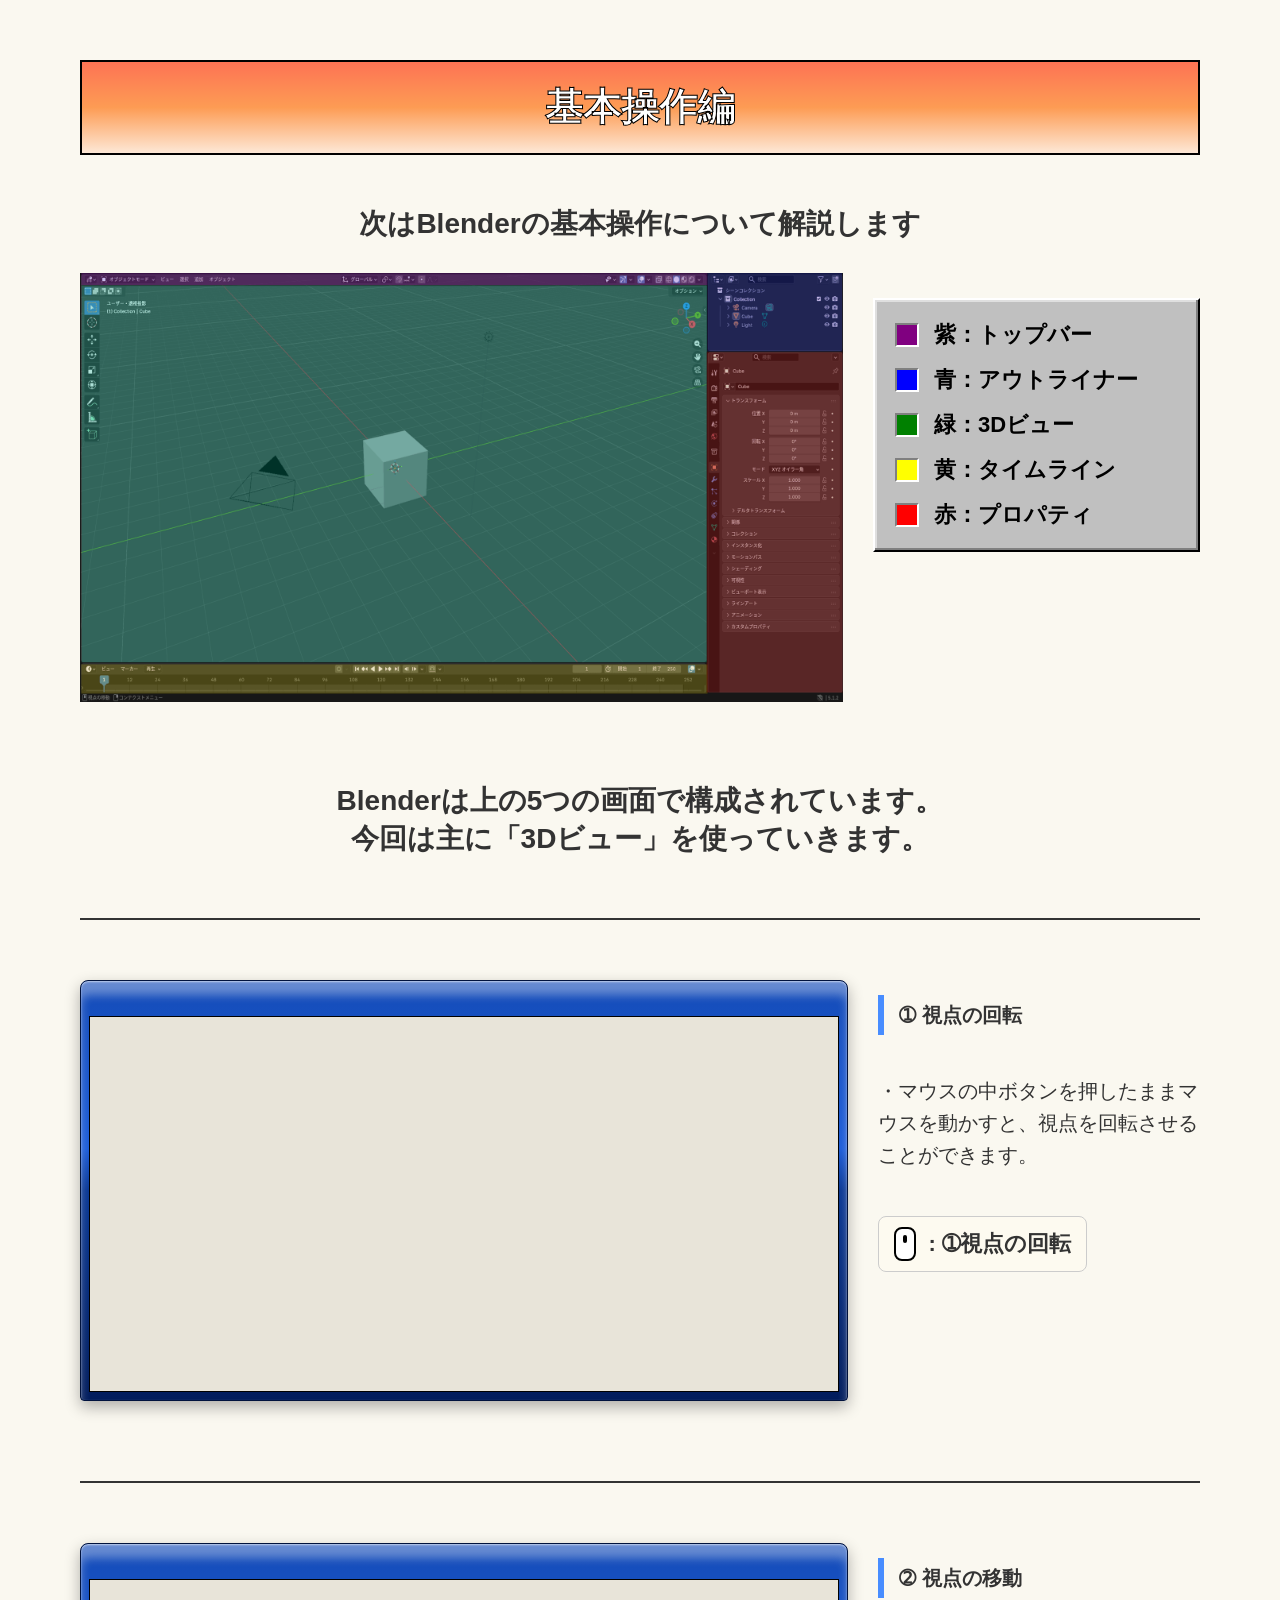
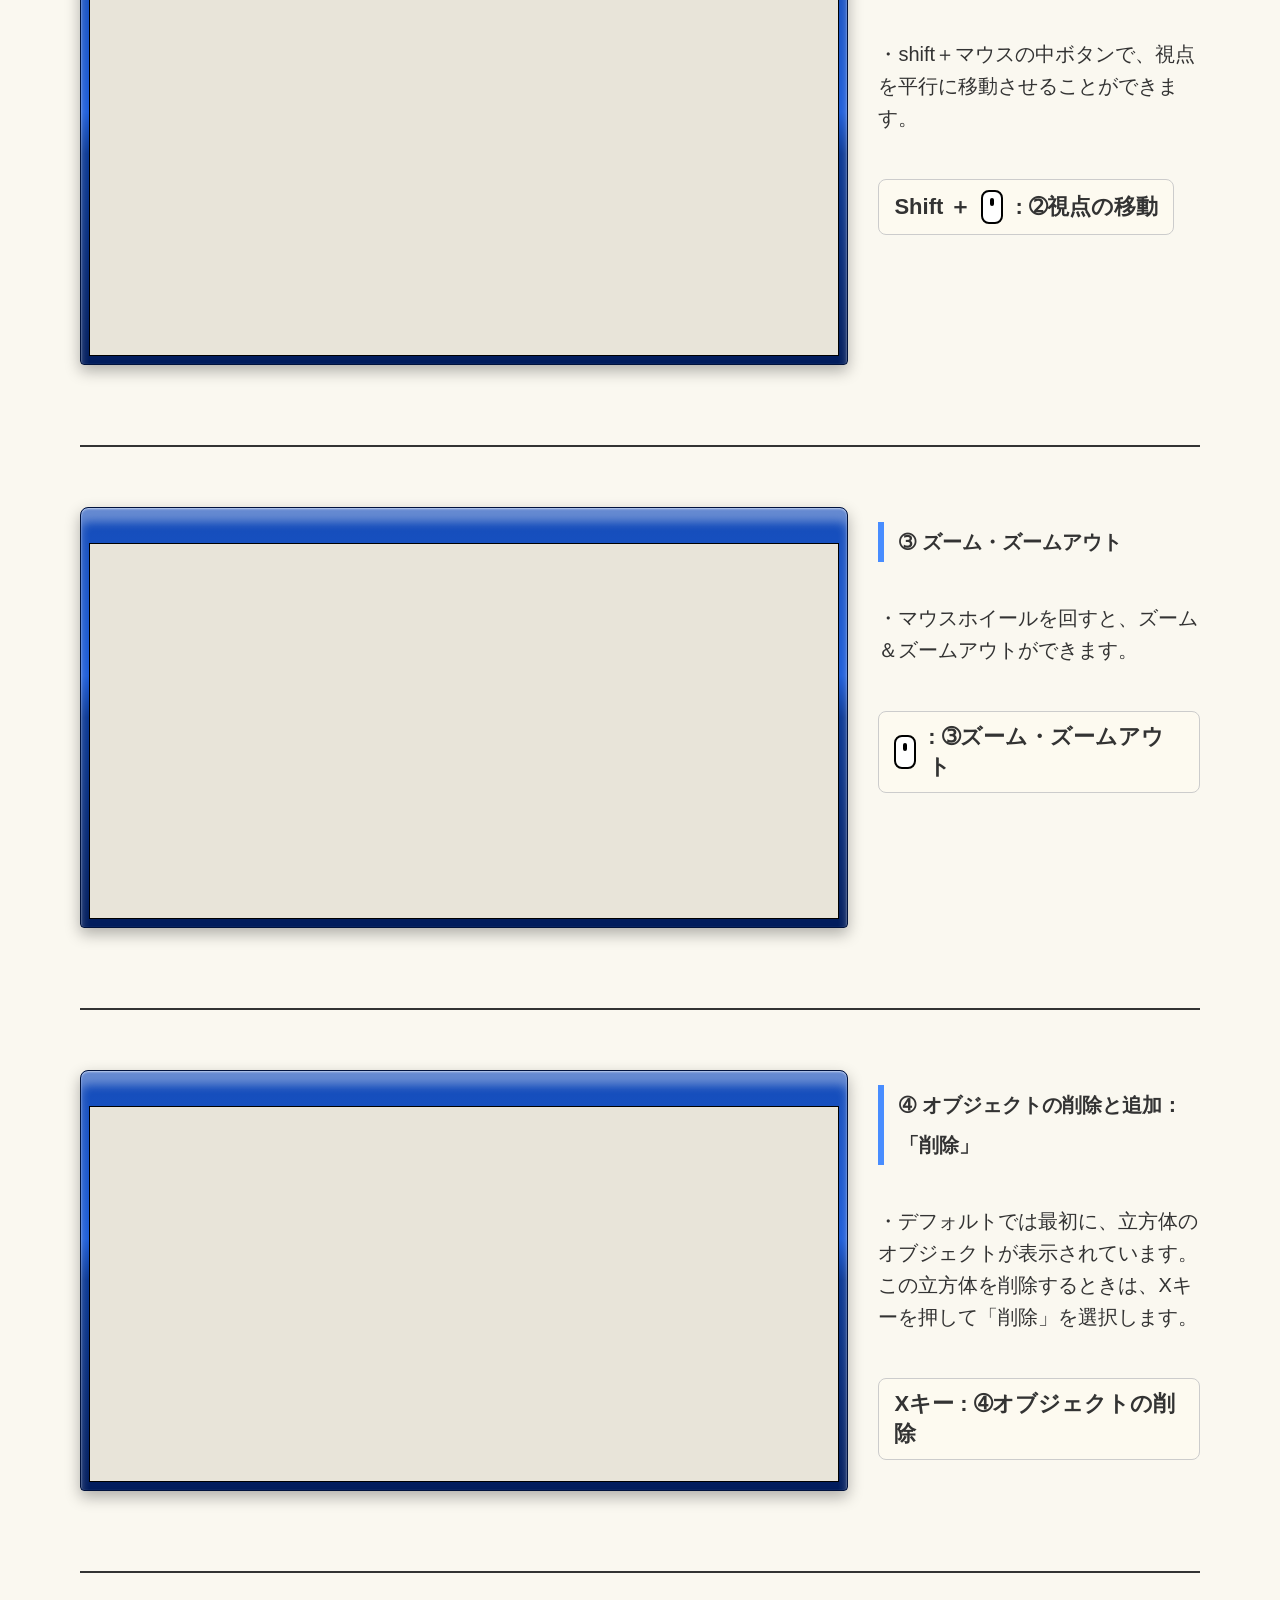
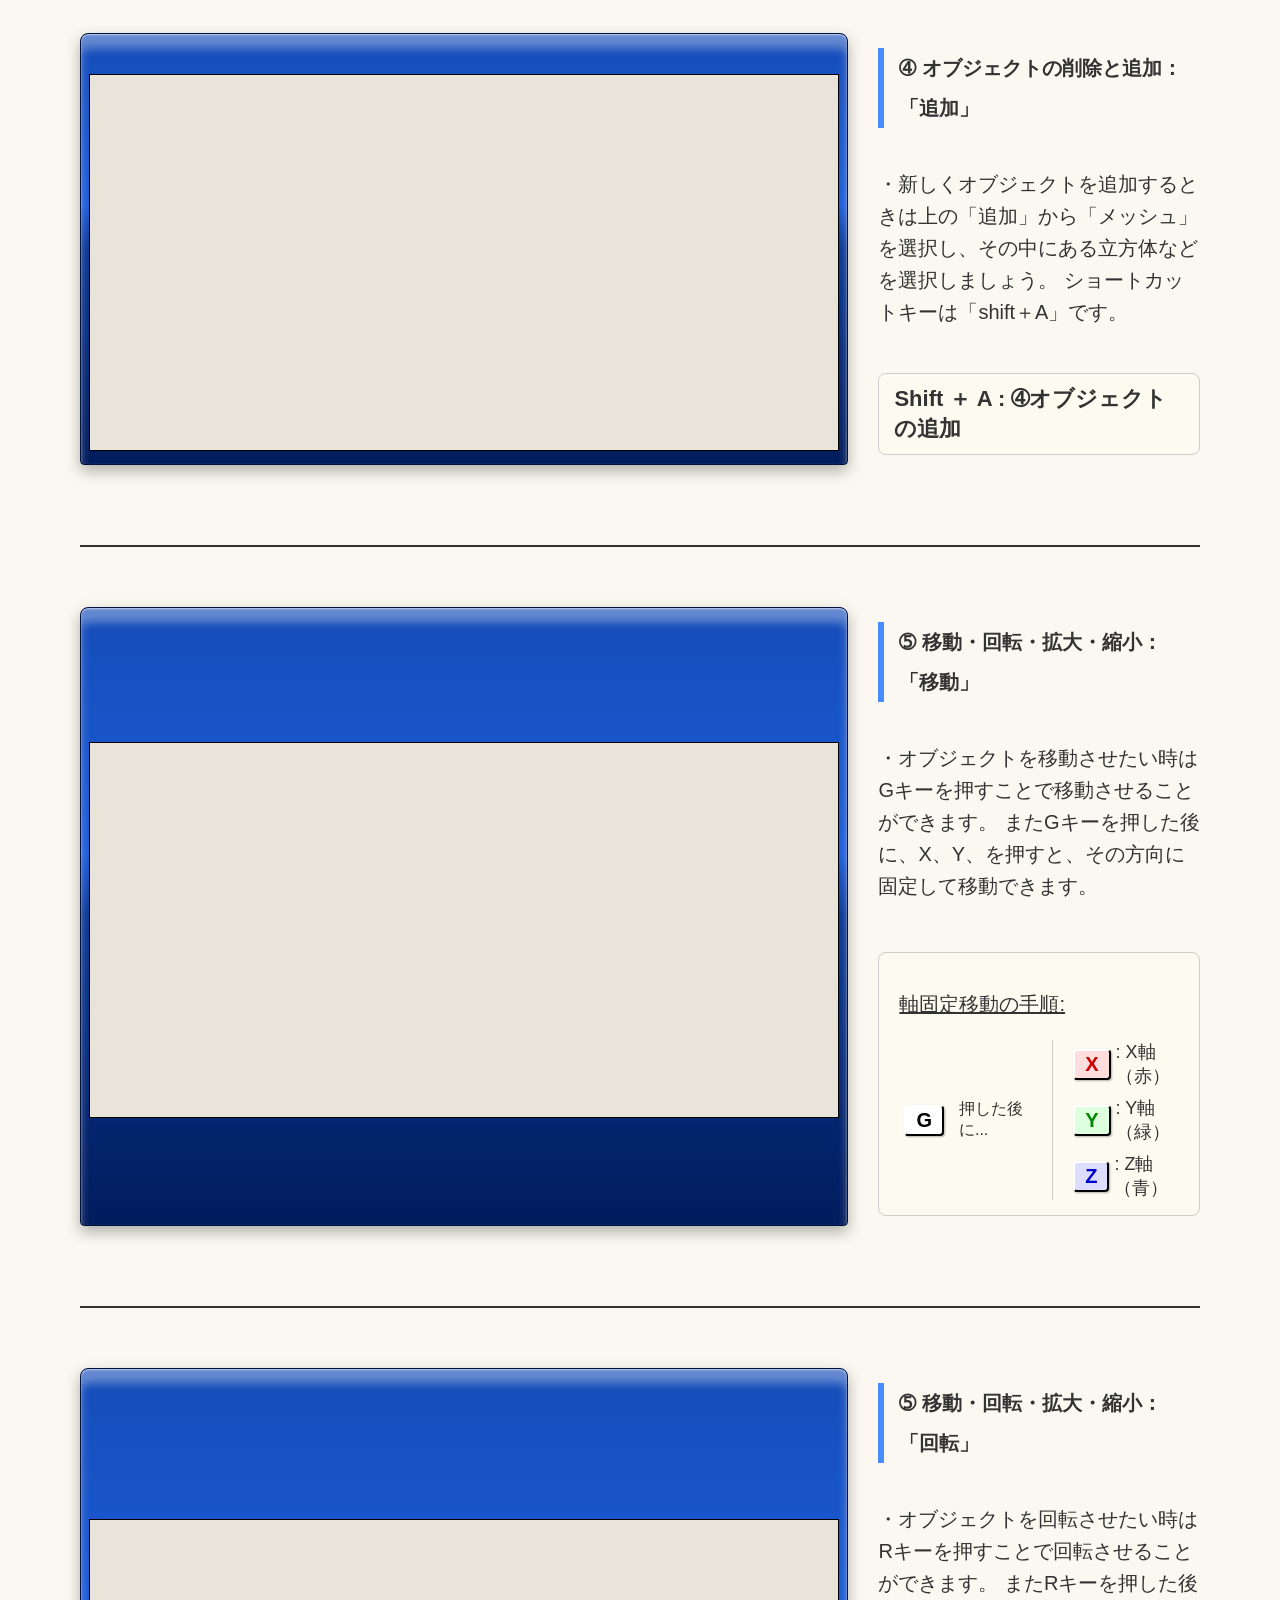
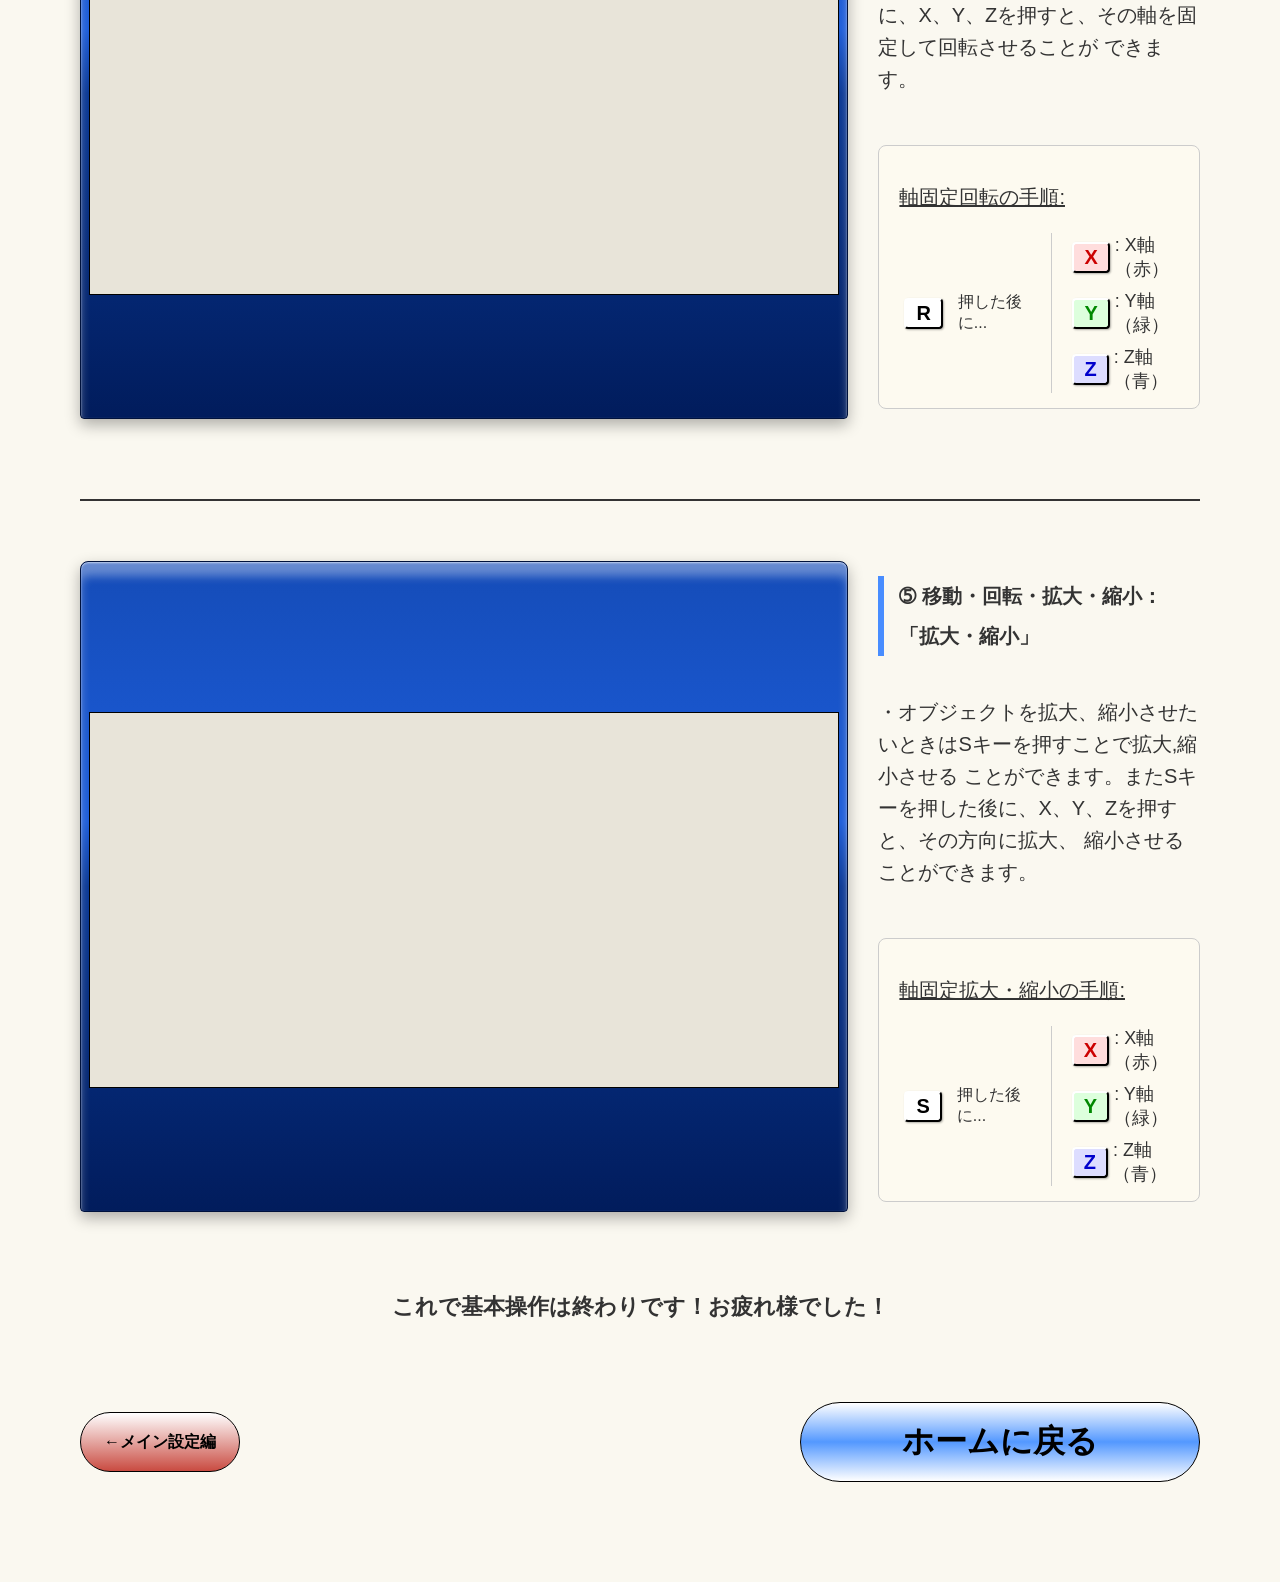
==== commit 9c2bbd28: "Update basic-operation.html" ====
--- a/basic-operation.html
+++ b/basic-operation.html
@@ -237,9 +237,9 @@
         <h2 class="finish-text">これで基本操作は終わりです！お疲れ様でした！</h2>
         <div class="bottom-nav">
             <a href="main-setting.html" class="nav-btn btn-home">←メイン設定編</a>
-            <a href="home.html" class="nav-btn btn-next">ホームに戻る</a>
+            <a href="index.html" class="nav-btn btn-next">ホームに戻る</a>
         </div>
     </div>
 
 </body>
-</html>+</html>
--- a/home.css
+++ b/home.css
@@ -1,286 +1,290 @@
 /* ベース設定 */
 body {
-    margin: 0;
-    padding: 0;
-    font-family: 'Helvetica Neue', Arial, 'Hiragino Kaku Gothic ProN', 'Hiragino Sans', Meiryo, sans-serif;
-    background-color: #FAF8F0; /* Figmaから取得した背景色 */
-    color: #333;
+  margin: 0;
+  padding: 0;
+  font-family: "Helvetica Neue", Arial, "Hiragino Kaku Gothic ProN", "Hiragino Sans", Meiryo, sans-serif;
+  background-color: #faf8f0; /* Figmaから取得した背景色 */
+  color: #333;
 }
 
 /* 全体のコンテナ (幅1280pxの中央揃え) */
 .container {
-    max-width: 1920px;
-    margin: 0 auto;
-    background-color: #FAF8F0;
-    min-height: 100vh;
+  max-width: 1920px;
+  margin: 0 auto;
+  background-color: #faf8f0;
+  min-height: 100vh;
 }
 
 /* ヒーローセクション (トップの黒い部分) */
 .hero {
-    background-color: #1a1a1a; /* 実際の画像や動画が入る想定 */
-    
-    /* ★変更：固定サイズを解除し、画面に合わせて自動伸縮させる */
-    width: 100%; 
-    height: 80vh; /* 画面の高さの80%にする（100vhにすると画面ぴったりになります） */
-    
-    display: flex;
-    justify-content: center;
-    align-items: center;
-    
-    /* 動画のはみ出しを防ぎ、この枠内に収めるための設定 */
-    position: relative; 
-    overflow: hidden; 
+  background-color: #1a1a1a; /* 実際の画像や動画が入る想定 */
+
+  /* ★変更：固定サイズを解除し、画面に合わせて自動伸縮させる */
+  width: 100%;
+  height: 80vh; /* 画面の高さの80%にする（100vhにすると画面ぴったりになります） */
+
+  display: flex;
+  justify-content: center;
+  align-items: center;
+
+  /* 動画のはみ出しを防ぎ、この枠内に収めるための設定 */
+  position: relative;
+  overflow: hidden;
 }
 
 /* ★新規追加：背景動画用の設定 (※ここは現在のままでOKです) */
 .hero-video {
-    position: absolute;
-    top: 0;
-    left: 0;
-    width: 100%;
-    height: 100%;
-    object-fit: cover; /* 縦横比を維持したまま、枠いっぱいに敷き詰める */
-    z-index: 1;        /* 文字より後ろに配置する */
-    opacity: 0.7;      /* 少し透明にして暗くし、文字を読みやすくする（1.0で本来の明るさ） */
+  position: absolute;
+  top: 0;
+  left: 0;
+  width: 100%;
+  height: 100%;
+  object-fit: cover; /* 縦横比を維持したまま、枠いっぱいに敷き詰める */
+  z-index: 1; /* 文字より後ろに配置する */
+  opacity: 0.7; /* 少し透明にして暗くし、文字を読みやすくする（1.0で本来の明るさ） */
 }
 
 /* ★変更：文字が動画の下敷きにならないように設定を追加 */
 .hero h1 {
-    color: #ffffff;
-    font-size: 48px;
-    font-weight: bold;
-    letter-spacing: 2px;
-    margin: 0;
-    
-    /* ★追加：動画の上に文字を配置し、見やすくする設定 */
-    position: relative; 
-    z-index: 2; /* 動画(z-index:1)より手前に出す */
-    text-shadow: 2px 2px 10px rgba(0, 0, 0, 0.8); /* 文字に影をつけて読みやすくする */
+  color: #ffffff;
+  font-size: 48px;
+  font-weight: bold;
+  letter-spacing: 2px;
+  margin: 0;
+
+  /* ★追加：動画の上に文字を配置し、見やすくする設定 */
+  position: relative;
+  z-index: 2; /* 動画(z-index:1)より手前に出す */
+  text-shadow: 2px 2px 10px rgba(0, 0, 0, 0.8); /* 文字に影をつけて読みやすくする */
 }
 
 /* 説明文のブルーのバナー */
 .intro-banner {
-    /* ここにFigmaのグラデーションと黒枠を適用 */
-    background: linear-gradient(180deg, rgba(250, 248, 240, 0.24) -5.02%, #488DFF 47.49%, #FAF8F0 100%);
-    border: 1px solid #000;
-    padding: 40px 80px;
-    text-align: center;
+  /* ここにFigmaのグラデーションと黒枠を適用 */
+  background: linear-gradient(180deg, rgba(250, 248, 240, 0.24) -5.02%, #488dff 47.49%, #faf8f0 100%);
+  border: 1px solid #000;
+  padding: 40px 80px;
+  text-align: center;
 }
 
 /* 説明文のブルーのバナー内のテキスト */
 .intro-banner p {
-    margin: 0 auto;          /* 念のため中央配置の指定 */
-    font-size: 16px;
-    line-height: 2.0;        /* 行間を少し広げる（1.8→2.0）とさらに読みやすくなります */
-    font-weight: bold;
-    color: #222;
-    display: inline-block;   /* ここがポイント：テキストのカタマリ（ブロック）にする */
-    text-align: left;        /* カタマリの中の文字は「左揃え」にして端を揃える */
+  margin: 0 auto;
+  font-size: 16px;
+  line-height: 2;
+  color: #222;
+  display: inline-block;
+  text-align: left;
 }
 
 /* 記事一覧セクション */
 .article-section {
-    padding: 50px 70px; /* 中身が綺麗に収まるように内側の余白を少し調整 */
-    
-    /* ★変更：幅を中身に合わせ、上の青い枠にくっつける */
-    width: fit-content;       /* 枠の幅を、中身（ボタン＋文章）の長さにぴったり合わせる */
-    margin: 0 auto 60px auto; /* 上余白を0にして青枠に密着させ、左右は中央揃え、下余白は60px */
-    
-    /* XP風のグレー背景と立体的な枠線 */
-    background-color: #c0c0c0; 
-    border-top: 2px solid #ffffff !important;
-    border-left: 2px solid #ffffff !important;
-    border-right: 2px solid #000000 !important;
-    border-bottom: 2px solid #000000 !important;
-    box-shadow: inset -2px -2px #808080, inset 2px 2px #dfdfdf !important;
+  padding: 50px 70px;
+
+  /* ★変更：幅を中身に合わせ、上の青い枠にくっつける */
+  width: fit-content;
+  margin: 0 auto 60px auto;
+
+  /* XP風のグレー背景と立体的な枠線 */
+  background-color: #c0c0c0;
+  border-top: 2px solid #ffffff !important;
+  border-left: 2px solid #ffffff !important;
+  border-right: 2px solid #000000 !important;
+  border-bottom: 2px solid #000000 !important;
+  box-shadow:
+    inset -2px -2px #808080,
+    inset 2px 2px #dfdfdf !important;
 }
 
 /* ※重複していた h2 の設定はこちらの1つにまとめました */
 .article-section h2 {
-    text-align: center;
-    font-size: 24px;
-    margin-bottom: 60px;
-    color: #000; /* 背景がグレーなので文字色を黒に固定 */
-}
-
+  text-align: center;
+  font-size: 24px;
+  margin-bottom: 60px;
+  color: #000; /* 背景がグレーなので文字色を黒に固定 */
+}
 
 /* 記事の各項目のレイアウト */
 .article-item {
-    display: flex;
-    align-items: center;
-    justify-content: center;
-    margin-bottom: 50px;
-    gap: 40px; /* 丸とテキストの間の余白 */
+  display: flex;
+  align-items: center;
+  justify-content: center;
+  margin-bottom: 50px;
+  gap: 40px; /* 丸とテキストの間の余白 */
 }
 
 /* 丸いアイコン（グラデーション） */
 .circle-icon {
-    width: 140px;
-    max-width: 25vw; 
-    aspect-ratio: 1 / 1; 
-    height: auto; 
-    border-radius: 50%;
-    display: flex;
-    flex-direction: column;
-    justify-content: center;
-    align-items: center;
-    color: #fff;
-    font-weight: bold;
-    text-align: center;
-    
-    /* ★変更：XP風のツヤ（ハイライトと内側の影）を追加 */
-    box-shadow: 
-        inset 0 15px 15px rgba(255, 255, 255, 0.5), /* 上半分の白い光沢 */
-        inset 0 -10px 10px rgba(0, 0, 0, 0.15),     /* 下半分の影 */
-        0 6px 12px rgba(0, 0, 0, 0.3) !important;   /* アイコン外側の落ち影 */
-    
-    transition: all 0.3s ease; 
-    text-decoration: none; 
+  width: 140px;
+  max-width: 25vw;
+  aspect-ratio: 1 / 1;
+  height: auto;
+  border-radius: 50%;
+  display: flex;
+  flex-direction: column;
+  justify-content: center;
+  align-items: center;
+  color: #fff;
+  font-weight: bold;
+  text-align: center;
+
+  /* ★変更：XP風のツヤ（ハイライトと内側の影）を追加 */
+  box-shadow:
+    inset 0 15px 15px rgba(255, 255, 255, 0.5),
+    inset 0 -10px 10px rgba(0, 0, 0, 0.15),
+    0 6px 12px rgba(0, 0, 0, 0.3) !important;
+
+  transition: all 0.3s ease;
+  text-decoration: none;
 }
 
 /* 文字の下の青いバー */
 .circle-icon::after {
-    display: none; /* ★青いバーを非表示にする */
+  display: none;
 }
 
 /* 丸いアイコンにカーソルが乗った時（ホバー時）のスタイル */
 .circle-icon:hover {
-    transform: translateY(-4px); /* 動きを少し控えめに */
-    /* ★変更：カーソルが乗った時に光沢を少し強める */
-    box-shadow: 
-        inset 0 15px 15px rgba(255, 255, 255, 0.6), 
-        inset 0 -10px 10px rgba(0, 0, 0, 0.1),
-        0 10px 16px rgba(0, 0, 0, 0.4) !important; 
-    cursor: pointer; 
+  transform: translateY(-4px);
+  /* ★変更：カーソルが乗った時に光沢を少し強める */
+  box-shadow:
+    inset 0 15px 15px rgba(255, 255, 255, 0.6),
+    inset 0 -10px 10px rgba(0, 0, 0, 0.1),
+    0 10px 16px rgba(0, 0, 0, 0.4) !important;
+  cursor: pointer;
 }
 
 /* 各丸アイコンの固有グラデーション */
-.bg-orange { 
-    background: linear-gradient(180deg, #FF2C00 0%, #FF6A00 49.95%, #FFD6B9 100%);
-    border: 1px solid #000; 
-    -webkit-text-stroke: 0.7px #000; 
-    font-size: 22px;
-}
-.bg-light-orange { 
-    background: linear-gradient(180deg, rgba(255, 44, 0, 0.65) 0%, rgba(255, 106, 0, 0.65) 49.96%, rgba(255, 223, 200, 0.65) 100%);
-    border: 1px solid #000; 
-    -webkit-text-stroke: 0.7px #000; 
-    font-size: 22px;
+.bg-orange {
+  background: linear-gradient(180deg, #ff2c00 0%, #ff6a00 49.95%, #ffd6b9 100%);
+  border: 1px solid #000;
+  -webkit-text-stroke: 0.7px #000;
+  font-size: 22px;
+}
+.bg-light-orange {
+  background: linear-gradient(
+    180deg,
+    rgba(255, 44, 0, 0.65) 0%,
+    rgba(255, 106, 0, 0.65) 49.96%,
+    rgba(255, 223, 200, 0.65) 100%
+  );
+  border: 1px solid #000;
+  -webkit-text-stroke: 0.7px #000;
+  font-size: 22px;
 }
 
 /* リストテキスト */
 .article-list {
-    list-style: none;
-    padding: 0;
-    margin: 0;
-    width: 350px; 
+  list-style: none;
+  padding: 0;
+  margin: 0;
+  width: 350px;
 }
 
 .article-list li {
-    font-size: 16px;
-    margin-bottom: 12px;
-    font-weight: bold;
+  font-size: 16px;
+  margin-bottom: 12px;
+  font-weight: bold;
 }
 
 /* ====================================================
    スマホ・タブレット用のレスポンシブ対応（画面が小さい時のルール）
    ==================================================== */
 @media screen and (max-width: 768px) {
-
-    /* ★新規追加：スマホ画面では映像枠の縦幅を少し短くし、タイトル文字も小さくする */
-    .hero {
-        height: 50vh; 
-    }
-    .hero h1 {
-        font-size: 28px;
-    }
-
-    .article-item {
-        gap: 20px; /* アイコンとテキストの隙間を少し狭くする */
-    }
-    
-    .article-item {
-        gap: 20px; /* アイコンとテキストの隙間を少し狭くする */
-    }
-
-    /* アイコン内の文字サイズを画面に合わせて小さくする */
-    .bg-orange, .bg-light-orange {
-        font-size: clamp(12px, 3.5vw, 22px);
-    }
-
-    /* 青いバーの太さを少し細くする */
-    .circle-icon::after {
-        height: 4px;
-    }
-
-    /* リスト部分の幅を可変にする */
-    .article-list {
-        width: auto;
-        flex: 1; /* 余ったスペースを埋める */
-    }
-
-    /* ★追加：スマホ表示の時は灰色の枠の余白を狭くする */
-    .article-section {
-        margin: 20px;
-        padding: 40px 20px;
-    }
-
-    /* ★追加：スマホ表示の時は幅を自動に戻し、左右に少し隙間を作る */
-    .article-section {
-        width: auto;              /* スマホでは画面幅に合わせて伸縮させる */
-        margin: 0 15px 40px 15px; /* 上は0のまま、左右に15pxの余白を作る */
-        padding: 40px 20px;
-    }
+  .hero {
+    height: 50vh;
+  }
+  .hero h1 {
+    font-size: 28px;
+  }
+
+  .article-item {
+    gap: 20px;
+  }
+
+  .article-item {
+    gap: 20px;
+  }
+
+  /* アイコン内の文字サイズを画面に合わせて小さくする */
+  .bg-orange,
+  .bg-light-orange {
+    font-size: clamp(12px, 3.5vw, 22px);
+  }
+
+  /* 青いバーの太さを少し細くする */
+  .circle-icon::after {
+    height: 4px;
+  }
+
+  /* リスト部分の幅を可変にする */
+  .article-list {
+    width: auto;
+    flex: 1; /* 余ったスペースを埋める */
+  }
+
+  /* ★追加：スマホ表示の時は灰色の枠の余白を狭くする */
+  .article-section {
+    margin: 20px;
+    padding: 40px 20px;
+  }
+
+  /* ★追加：スマホ表示の時は幅を自動に戻し、左右に少し隙間を作る */
+  .article-section {
+    width: auto;
+    margin: 0 15px 40px 15px;
+    padding: 40px 20px;
+  }
 }
 
 /* さらに画面が小さいスマホ（縦長）の場合のルール */
 @media screen and (max-width: 480px) {
-    .article-item {
-        flex-direction: column; /* アイコンとリストを「縦並び」にする */
-        text-align: center;
-        gap: 30px;
-    }
-    
-    .circle-icon {
-        max-width: 120px; /* スマホでは丸がこれ以上小さくならないようにする */
-        width: 100%;
-    }
-    
-    .bg-orange, .bg-light-orange {
-        font-size: 18px;
-    }
+  .article-item {
+    flex-direction: column; /* アイコンとリストを「縦並び」にする */
+    text-align: center;
+    gap: 30px;
+  }
+
+  .circle-icon {
+    max-width: 120px;
+  }
+
+  .bg-orange,
+  .bg-light-orange {
+    font-size: 18px;
+  }
 }
 
 /* =========================================
    バージョン・環境の注意書き枠 (ホーム画面用)
    ========================================= */
 .notice-box {
-    background-color: #FFF4E5; /* 薄いオレンジ背景 */
-    border: 2px solid #FF8C00; /* 濃いオレンジの枠線 */
-    border-radius: 8px;
-    padding: 12px 20px;
-    margin: 30px auto 0 auto; /* 上の文章との間に30pxの余白を作る */
-    max-width: 700px;         /* 幅が広がりすぎないように制限 */
-    text-align: center;
+  background-color: #fff4e5;
+  border: 2px solid #ff8c00;
+  border-radius: 8px;
+  padding: 12px 20px;
+  margin: 30px auto 0 auto;
+  max-width: 700px;
+  text-align: center;
 }
 
 /* 注意書きの中のテキスト専用の指定 */
 .intro-banner .notice-box p {
-    margin: 0 auto; 
-    font-size: 16px; 
-    font-weight: bold; 
-    color: #D35400; 
-    display: block;      /* 左揃えの設定を解除して中央に配置 */
-    text-align: center; 
+  margin: 0 auto;
+  font-size: 16px;
+  font-weight: bold;
+  color: #d35400;
+  display: block;
+  text-align: center;
 }
 
 /* スマホ用の調整 */
 @media screen and (max-width: 768px) {
-    .notice-box {
-        padding: 10px;
-        margin-top: 20px; /* スマホでは少し余白を狭める */
-    }
-    .intro-banner .notice-box p {
-        font-size: 14px;  /* スマホでは文字を少し小さく */
-    }
-}+  .notice-box {
+    padding: 10px;
+    margin-top: 20px;
+  }
+  .intro-banner .notice-box p {
+    font-size: 14px;
+  }
+}
--- a/basic-operation.css
+++ b/basic-operation.css
@@ -1,330 +1,292 @@
 @charset "UTF-8";
 
-
 /* ===================================================
    ページ全体のフォントをレトロ風（ＭＳ Ｐゴシック）に統一
    =================================================== */
 body {
-    font-family: "ＭＳ Ｐゴシック", "MS PGothic", Tahoma, sans-serif !important;
-    -webkit-font-smoothing: none !important;
-}
-
-
-/* ===================================================
-   基本操作編用の追加・上書きスタイル
-   =================================================== */
-
-/* ★Blenderの操作画面スクショを綺麗に見せるための設定
-  main-setting.cssでは「cover（切り抜き）」になっていますが,
-  操作画面全体を端まで見せたい場合は,以下の「contain（全体表示）」がおすすめです。
-*/
+  font-family: "ＭＳ Ｐゴシック", "MS PGothic", Tahoma, sans-serif !important;
+  -webkit-font-smoothing: none !important;
+}
+
 .large-image-container .large-image {
-    object-fit: contain;
-    background-color: #fff; /* 画像の背景を白にして見やすくする */
-    transition: transform 0.3s ease;
+  object-fit: contain;
+  background-color: #fff;
+  transition: transform 0.3s ease;
 }
 
 /* ★大型画像にもマウスを乗せた時の拡大アニメーションを適用する設定 */
 .large-image-container {
-    position: relative;
+  position: relative;
 }
 
 .large-image-container .large-image:hover {
-    
-    position: relative;
-    z-index: 100;
-    box-shadow: 0 10px 30px rgba(0,0,0,0.3);
-   
-}
-
-/* ===================================================
-   基本操作編用の追加・上書きスタイル
-   =================================================== */
+  position: relative;
+  z-index: 100;
+  box-shadow: 0 10px 30px rgba(0, 0, 0, 0.3);
+}
 
 /* ★Blenderの操作画面スクショや動画を綺麗に見せるための設定 */
 .large-image-container .large-image {
-    width: 100%;
-    height: 100%;
-    object-fit: contain; /* 画面全体を端まで見せる */
-    background-color: #fff; /* 背景を白にして見やすくする */
-    display: block; /* 動画の下にできる謎の隙間を消す */
+  width: 100%;
+  height: 100%;
+  object-fit: contain;
+  background-color: #fff;
+  display: block;
 }
 
 /* ★大型画像（または動画）の親要素設定 */
 .large-image-container {
-    position: relative;
-}
-
-/* ※マウスホバー時の拡大アニメーション設定は,
-  「カーソルに触れたときに拡大されないようにして」というご要望により削除済みです。
-*/
-
-/* ===================================================
-   導入テキスト（基本操作編と画像の間のテキスト）
-   =================================================== */
+  position: relative;
+}
+
 .intro-heading {
-    text-align: center;      /* 真ん中に配置 */
-    font-size: 28px;         /* タイトル（基本操作編）と同等の大きさに */
-    font-weight: bold;
-    margin-bottom: 30px;     /* 下の画像との間に少し余白を空ける */
-}
-
-/* ===================================================
-   横並びセクション用（画像/動画が左,テキストが右,16:9）
-   =================================================== */
-
-/* 横並びにする設定 */
+  text-align: center;
+  font-size: 28px;
+  font-weight: bold;
+  margin-bottom: 30px;
+}
+
 .content-section.row-layout {
-    display: flex;
-    align-items: center; 
-    gap: 30px; 
+  display: flex;
+  align-items: center;
+  gap: 30px;
 }
 
 /* 画像・動画エリアの設定（左側） */
 .content-section.row-layout .large-image-container {
-    width: 70%; 
-    margin: 0; 
-    
-    aspect-ratio: auto !important; 
-    height: auto !important;
-    align-self: center !important; 
-    
-    /* 上だけ太くして,タイトルバーのように見せる設定 */
-    padding: 35px 8px 8px 8px !important; /* 上35px,右・下・左は8px */
-    border-radius: 8px 8px 4px 4px !important; /* 上の角だけ少し丸くする */
-    
-    /* ★変更：送っていただいた画像の一番下のような,透明感と深みのある立体的な青グラデーション */
-    background: linear-gradient(to bottom, 
-        #154cb8 0%, 
-        #1c5cd9 40%, 
-        #093794 50%, 
-        #011c5c 100%) !important;
-    border: 1px solid #00123d !important;      
-    
-    /* ★変更：内側にグロッシーな質感（上半分の白い光沢）を出すためのハイライトと影 */
-    box-shadow: 
-        inset 0 14px 10px rgba(255, 255, 255, 0.35), /* ぷっくりした光沢 */
-        inset 0 1px 2px rgba(255, 255, 255, 0.6), 
-        0 6px 15px rgba(0,0,0,0.3) !important; 
-}
-
-/* ★最大化ボタン（.max-btn）のコードはここから完全に削除しました */
-
-/* 画像・動画本体の設定（枠にぴったり収まるように） */
+  width: 70%;
+  margin: 0;
+
+  aspect-ratio: auto !important;
+  height: auto !important;
+  align-self: center !important;
+
+  padding: 35px 8px 8px 8px !important;
+  border-radius: 8px 8px 4px 4px !important;
+
+  background: linear-gradient(to bottom, #154cb8 0%, #1c5cd9 40%, #093794 50%, #011c5c 100%) !important;
+  border: 1px solid #00123d !important;
+
+  box-shadow:
+    inset 0 14px 10px rgba(255, 255, 255, 0.35),
+    inset 0 1px 2px rgba(255, 255, 255, 0.6),
+    0 6px 15px rgba(0, 0, 0, 0.3) !important;
+}
+
 .content-section.row-layout .large-image-container .large-image {
-    width: 100% !important;
-    height: auto !important;       
-    aspect-ratio: auto !important; 
-    display: block !important;
-    background-color: #e8e4d9 !important; /* ウィンドウの中身っぽい少し黄ばんだ白 */
-    border-radius: 0px !important; /* ウィンドウの中身なので角を四角くする */
-    border: 1px solid #000 !important; /* 画面と青枠の境目に細い黒線を入れる */
-    box-shadow: none !important;  
+  width: 100% !important;
+  height: auto !important;
+  aspect-ratio: auto !important;
+  display: block !important;
+  background-color: #e8e4d9 !important;
+  border-radius: 0px !important;
+  border: 1px solid #000 !important;
+  box-shadow: none !important;
 }
 
 /* マウスを乗せた時に浮き出る影も消す設定 */
 .content-section.row-layout .large-image-container .large-image:hover {
-    box-shadow: none !important;
+  box-shadow: none !important;
 }
 
 /* テキストエリアの設定（右側） */
 .content-section.row-layout .text-content {
-    width: 30%; 
-}
-
-/* ===================================================
-   レトロペイント風 カラーパレット枠のデザイン
-   =================================================== */
+  width: 30%;
+}
 
 /* 外側のグレーの立体枠 */
 .xp-palette-box {
-    background-color: #c0c0c0; /* 昔のWindowsの標準的なグレー背景 */
-    padding: 20px;
-    margin-top: 10px;
-    color: #000000; /* 背景がグレーなので文字を黒に固定 */
-    
-    /* ★追加：レトロなフォント設定（ＭＳ Ｐゴシック）とドット感の強調 */
-    font-family: "ＭＳ Ｐゴシック", "MS PGothic", Tahoma, sans-serif;
-    -webkit-font-smoothing: none; 
-    
-    /* ウィンドウ全体が「出っ張って」見えるレトロな枠線 */
-    border-top: 2px solid #ffffff;
-    border-left: 2px solid #ffffff;
-    border-right: 2px solid #000000;
-    border-bottom: 2px solid #000000;
-    box-shadow: inset -2px -2px #808080, inset 2px 2px #dfdfdf;
+  background-color: #c0c0c0;
+  padding: 20px;
+  margin-top: 10px;
+  color: #000000;
+
+  /* ★追加：レトロなフォント設定（ＭＳ Ｐゴシック）とドット感の強調 */
+  font-family: "ＭＳ Ｐゴシック", "MS PGothic", Tahoma, sans-serif;
+  -webkit-font-smoothing: none;
+
+  /* ウィンドウ全体が「出っ張って」見えるレトロな枠線 */
+  border-top: 2px solid #ffffff;
+  border-left: 2px solid #ffffff;
+  border-right: 2px solid #000000;
+  border-bottom: 2px solid #000000;
+  box-shadow:
+    inset -2px -2px #808080,
+    inset 2px 2px #dfdfdf;
 }
 
 .xp-marker-list {
-    list-style: none;
-    padding: 0;
-    margin: 0;
+  list-style: none;
+  padding: 0;
+  margin: 0;
 }
 
 .xp-marker-list li {
-    display: flex;
-    align-items: center;
-    margin-bottom: 15px; 
-    font-size: 22px;     
-    font-weight: bold;
+  display: flex;
+  align-items: center;
+  margin-bottom: 15px;
+  font-size: 22px;
+  font-weight: bold;
 }
 
 /* 最後の項目の下の余白を消す */
 .xp-marker-list li:last-child {
-    margin-bottom: 0
+  margin-bottom: 0;
 }
 
 /* ペイントのカラーパレットのように「へこんで」見える四角枠 */
 .xp-marker {
-    display: inline-block;
-    width: 24px;         
-    height: 24px;        
-    margin-right: 15px;  
-    
-    /* へこみ（Inset）を表現するレトロな枠線 */
-    border-top: 2px solid #808080;
-    border-left: 2px solid #808080;
-    border-right: 2px solid #ffffff;
-    border-bottom: 2px solid #ffffff;
-    box-sizing: border-box;
+  display: inline-block;
+  width: 24px;
+  height: 24px;
+  margin-right: 15px;
+
+  /* へこみ（Inset）を表現するレトロな枠線 */
+  border-top: 2px solid #808080;
+  border-left: 2px solid #808080;
+  border-right: 2px solid #ffffff;
+  border-bottom: 2px solid #ffffff;
+  box-sizing: border-box;
 }
 
 /* 各マークの色設定 */
-.bg-purple { background-color: #800080; }
-.bg-blue   { background-color: #0000FF; }
-.bg-green  { background-color: #008000; }
-.bg-yellow { background-color: #FFFF00; } 
-.bg-red    { background-color: #FF0000; }
+.bg-purple {
+  background-color: #800080;
+}
+.bg-blue {
+  background-color: #0000ff;
+}
+.bg-green {
+  background-color: #008000;
+}
+.bg-yellow {
+  background-color: #ffff00;
+}
+.bg-red {
+  background-color: #ff0000;
+}
 
 /* ★スマホ対応：画面幅が768px以下の時は縦並びにする */
 @media screen and (max-width: 768px) {
-    .content-section.row-layout {
-        flex-direction: column; 
-    }
-    
-    .content-section.row-layout .large-image-container,
-    .content-section.row-layout .text-content {
-        width: 100%; 
-    }
-}
-
-
-
-/* ===================================================
-   テキストエリアの高さを動画枠に合わせる設定
-   =================================================== */
+  .content-section.row-layout {
+    flex-direction: column;
+  }
+
+  .content-section.row-layout .large-image-container,
+  .content-section.row-layout .text-content {
+    width: 100%;
+  }
+}
 
 /* 左右（動画枠とテキスト）の高さを揃える */
 .content-section.row-layout {
-    align-items: stretch !important;
+  align-items: stretch !important;
 }
 
 /* 左側の動画枠の「中央揃え」を解除して,高さを完全に揃える */
 .content-section.row-layout .large-image-container {
-    align-self: stretch !important;
+  align-self: stretch !important;
 }
 
 /* 右側のテキストエリアの設定（上寄せに変更） */
 .content-section.row-layout .text-content {
-    display: flex;
-    flex-direction: column;
-    
-    /* ★変更：space-between（上下に離す）から flex-start（上寄せ）に変更 */
-    justify-content: flex-start; 
-    
-    /* 動画の「青いタイトルバー」と見た目の高さを合わせるための微調整 */
-    padding-top: 15px; 
-    padding-bottom: 10px;
+  display: flex;
+  flex-direction: column;
+
+  /* ★変更：space-between（上下に離す）から flex-start（上寄せ）に変更 */
+  justify-content: flex-start;
+
+  /* 動画の「青いタイトルバー」と見た目の高さを合わせるための微調整 */
+  padding-top: 15px;
+  padding-bottom: 10px;
 }
 
 /* ★追加：タイトルと解説文が近すぎる場合は,ここで距離を調整できます */
 .content-section.row-layout .text-content p:not(.step-title) {
-    margin-top: 20px; /* タイトルと解説文の間の余白 */
-}
-
-/* ===================================================
-   一番上の画像だけ青い枠を外す設定
-   =================================================== */
+  margin-top: 20px; /* タイトルと解説文の間の余白 */
+}
 
 /* 最初の横並びセクション（一番上の画像）をターゲットにする */
 .content-section.row-layout:first-of-type .large-image-container {
-    background: none !important; /* 青いグラデーションを消す */
-    border: none !important; /* 枠線を消す */
-    box-shadow: none !important; /* 立体感（影やハイライト）を消す */
-    padding: 0 !important; /* タイトルバー用の余白をなくす */
-    border-radius: 0 !important; /* 角丸をリセット */
+  background: none !important; /* 青いグラデーションを消す */
+  border: none !important; /* 枠線を消す */
+  box-shadow: none !important; /* 立体感（影やハイライト）を消す */
+  padding: 0 !important; /* タイトルバー用の余白をなくす */
+  border-radius: 0 !important; /* 角丸をリセット */
 }
 
 /* 一番上の画像の中身（imgタグ）の設定もリセット */
 .content-section.row-layout:first-of-type .large-image-container .large-image {
-    border: none !important; /* 黒い細線を消す */
-    background-color: transparent !important; /* 背景色を透明に戻す */
+  border: none !important; /* 黒い細線を消す */
+  background-color: transparent !important; /* 背景色を透明に戻す */
 }
 
 /* ===================================================
    タイトル（基本操作編）の背景色を専用色に変更
    =================================================== */
 .page-title {
-    /* ★ホーム画面の「基本操作編」ボタンと同じ色で上書き */
-    background: linear-gradient(180deg, rgba(255, 44, 0, 0.65) 0%, rgba(255, 106, 0, 0.65) 49.96%, rgba(255, 223, 200, 0.65) 100%) !important;
-}
-
-/* ===================================================
-   アイコンとテキストのセット（➀ 視点の回転 の下など）
-   =================================================== */
+  /* ★ホーム画面の「基本操作編」ボタンと同じ色で上書き */
+  background: linear-gradient(
+    180deg,
+    rgba(255, 44, 0, 0.65) 0%,
+    rgba(255, 106, 0, 0.65) 49.96%,
+    rgba(255, 223, 200, 0.65) 100%
+  ) !important;
+}
+
 .icon-text-box {
-    display: flex;
-    align-items: center; /* アイコンと文字を縦の中央で揃える */
-    margin-top: 25px;    /* 上の説明文とのすき間 */
-    background-color: #fdfaf0; /* 薄い黄色の背景をつけて目立たせる（不要なら消してOK） */
-    padding: 10px 15px;
-    border: 1px solid #ccc;
-    border-radius: 8px;
-    width: fit-content;  /* 中身の長さに合わせて枠を縮める */
+  display: flex;
+  align-items: center; /* アイコンと文字を縦の中央で揃える */
+  margin-top: 25px; /* 上の説明文とのすき間 */
+  background-color: #fdfaf0; /* 薄い黄色の背景をつけて目立たせる（不要なら消してOK） */
+  padding: 10px 15px;
+  border: 1px solid #ccc;
+  border-radius: 8px;
+  width: fit-content; /* 中身の長さに合わせて枠を縮める */
 }
 
 /* ★ custom-icon を mouse-icon に変更し,スタイルを一新 */
 .mouse-icon {
-    /* 💡 font-size: 26px; */ /* 💡 margin-right: 12px; */ /* 💡 font-size: 26px; は不要。余白は引き継ぐ */
-    display: inline-block;
-    width: 18px;             /* マウスの幅 */
-    height: 30px;            /* マウスの高さ（テキストのサイズに合わせる） */
-    background-color: #fff;  /* マウスの色（白） */
-    border: 2px solid #000; /* マウスの枠線（黒） */
-    border-radius: 8px;      /* 大きな角丸 */
-    position: relative;       /* 内部の中ボタンを配置するため */
-    margin-right: 12px;       /* 右側の文字とのすき間（元の custom-icon から引き継ぐ） */
+  /* 💡 font-size: 26px; */ /* 💡 margin-right: 12px; */ /* 💡 font-size: 26px; は不要。余白は引き継ぐ */
+  display: inline-block;
+  width: 18px; /* マウスの幅 */
+  height: 30px; /* マウスの高さ（テキストのサイズに合わせる） */
+  background-color: #fff; /* マウスの色（白） */
+  border: 2px solid #000; /* マウスの枠線（黒） */
+  border-radius: 8px; /* 大きな角丸 */
+  position: relative; /* 内部の中ボタンを配置するため */
+  margin-right: 12px; /* 右側の文字とのすき間（元の custom-icon から引き継ぐ） */
 }
 
 /* ★中ボタン（スクロールホイール）をCSS仮想要素で描画 */
 .mouse-icon::before {
-    content: "";
-    display: block;
-    width: 4px;              /* 中ボタンの幅 */
-    height: 8px;             /* 中ボタンの高さ（縦長） */
-    background-color: #000;  /* 中ボタンの色（黒） */
-    border-radius: 50px;     /* 完全に丸める */
-    position: absolute;      /* 配置 */
-    top: 20%;                /* 上から20%の位置 */
-    left: 50%;               /* 中央 */
-    transform: translateX(-50%); /* 中央にぴったり合わせる */
+  content: "";
+  display: block;
+  width: 4px; /* 中ボタンの幅 */
+  height: 8px; /* 中ボタンの高さ（縦長） */
+  background-color: #000; /* 中ボタンの色（黒） */
+  border-radius: 50px; /* 完全に丸める */
+  position: absolute; /* 配置 */
+  top: 20%; /* 上から20%の位置 */
+  left: 50%; /* 中央 */
+  transform: translateX(-50%); /* 中央にぴったり合わせる */
 }
 
 .icon-text {
-    font-size: 22px;     /* 文字の大きさ */
-    font-weight: bold;   /* 太字にする */
-    color: #333;
+  font-size: 22px; /* 文字の大きさ */
+  font-weight: bold; /* 太字にする */
+  color: #333;
 }
 
 .custom-icon {
-    font-size: 26px;     /* アイコンの大きさ */
-    margin-right: 12px;  /* 右側の文字とのすき間 */
+  font-size: 26px; /* アイコンの大きさ */
+  margin-right: 12px; /* 右側の文字とのすき間 */
 }
 
 .icon-text {
-    font-size: 22px;     /* 文字の大きさ */
-    font-weight: bold;   /* 太字にする */
-    color: #333;
+  font-size: 22px; /* 文字の大きさ */
+  font-weight: bold; /* 太字にする */
+  color: #333;
 }
 
 /* ===================================================
@@ -337,44 +299,43 @@
 
 /* 左側：「←メイン設定編」はそのまま小さいサイズをキープ */
 .bottom-nav .btn-home {
-    width: 160px !important;
-    min-width: 160px !important;
-    max-width: 160px !important;
-    height: 60px !important;
-    padding: 0 !important;
-    font-size: 16px !important;
-    white-space: nowrap !important;
-    box-sizing: border-box !important;
+  width: 160px !important;
+  min-width: 160px !important;
+  max-width: 160px !important;
+  height: 60px !important;
+  padding: 0 !important;
+  font-size: 16px !important;
+  white-space: nowrap !important;
+  box-sizing: border-box !important;
 }
 
 /* 右側：「ホームに戻る」はメイン設定編の「基本操作編」と同じ大きなサイズに戻す */
 .bottom-nav .btn-next {
-    width: 400px !important;
-    max-width: 100% !important;
-    height: 80px !important;
-    font-size: 32px !important;
-    padding: 0 !important;
-    white-space: nowrap !important;
-    box-sizing: border-box !important;
+  width: 400px !important;
+  max-width: 100% !important;
+  height: 80px !important;
+  font-size: 32px !important;
+  padding: 0 !important;
+  white-space: nowrap !important;
+  box-sizing: border-box !important;
 }
 
 /* レスポンシブ調整（スマホ表示時） */
 @media screen and (max-width: 768px) {
-    /* スマホでは縦並びになるので,それぞれのサイズをスマホ用に最適化 */
-    .bottom-nav .btn-home {
-        width: 100% !important;
-        max-width: 100% !important;
-        height: 50px !important;
-        font-size: 18px !important;
-    }
-    .bottom-nav .btn-next {
-        width: 100% !important;
-        max-width: 100% !important;
-        height: 60px !important;
-        font-size: 24px !important;
-    }
-}
-
+  /* スマホでは縦並びになるので,それぞれのサイズをスマホ用に最適化 */
+  .bottom-nav .btn-home {
+    width: 100% !important;
+    max-width: 100% !important;
+    height: 50px !important;
+    font-size: 18px !important;
+  }
+  .bottom-nav .btn-next {
+    width: 100% !important;
+    max-width: 100% !important;
+    height: 60px !important;
+    font-size: 24px !important;
+  }
+}
 
 /* ===================================================
    基本操作編の文字サイズを独自に調整（上書き）
@@ -382,95 +343,104 @@
 
 /* 手順のタイトル（「➀ 視点の回転」など）の文字サイズ */
 .step-title {
-    font-size: 20px !important; /* 元の28pxから少し小さく */
+  font-size: 20px !important; /* 元の28pxから少し小さく */
 }
 
 /* 手順の解説文の文字サイズ */
 .text-content p:not(.step-title) {
-    font-size: 20px !important; /* 元の24pxから標準的なサイズに */
-    line-height: 1.6 !important; /* 文字が小さくなる分,行間も少しだけ詰める */
+  font-size: 20px !important; /* 元の24pxから標準的なサイズに */
+  line-height: 1.6 !important; /* 文字が小さくなる分,行間も少しだけ詰める */
 }
 
 /* ===================================================
    完了メッセージの文字サイズを調整
    =================================================== */
 h2.finish-text {
-    font-size: 22px !important; /* 元の28pxから小さくする（好みに合わせて数値を変更してください） */
+  font-size: 22px !important; /* 元の28pxから小さくする（好みに合わせて数値を変更してください） */
 }
 
 /* ===================================================
    追加：キーボードのキーキャップ（レトロ立体枠）
    =================================================== */
 .key-cap {
-    display: inline-block;
-    background-color: #fff;
-    color: #000;
-    font-family: "ＭＳ Ｐゴシック", "MS PGothic", Tahoma, sans-serif;
-    font-weight: bold;
-    font-size: 20px;
-    padding: 2px 10px;
-    margin: 0 5px;
-    border: 1px solid #000;
-    /* レトロな凸枠 */
-    border-top: 2px solid #ffffff;
-    border-left: 2px solid #ffffff;
-    border-right: 2px solid #000000;
-    border-bottom: 2px solid #000000;
-    border-radius: 4px;
-    box-shadow: 1px 1px 2px rgba(0,0,0,0.3);
-    text-align: center;
-    vertical-align: middle;
+  display: inline-block;
+  background-color: #fff;
+  color: #000;
+  font-family: "ＭＳ Ｐゴシック", "MS PGothic", Tahoma, sans-serif;
+  font-weight: bold;
+  font-size: 20px;
+  padding: 2px 10px;
+  margin: 0 5px;
+  border: 1px solid #000;
+  /* レトロな凸枠 */
+  border-top: 2px solid #ffffff;
+  border-left: 2px solid #ffffff;
+  border-right: 2px solid #000000;
+  border-bottom: 2px solid #000000;
+  border-radius: 4px;
+  box-shadow: 1px 1px 2px rgba(0, 0, 0, 0.3);
+  text-align: center;
+  vertical-align: middle;
 }
 
 /* 軸ごとのカラー（ほんのり色づけ） */
-.key-cap.x-axis { background-color: #FFDDDD; color: #CC0000; } /* ほんのり赤 */
-.key-cap.y-axis { background-color: #DDFFDD; color: #008800; } /* ほんのり緑 */
-.key-cap.z-axis { background-color: #DDDDFF; color: #0000CC; } /* ほんのり青 */
+.key-cap.x-axis {
+  background-color: #ffdddd;
+  color: #cc0000;
+} /* ほんのり赤 */
+.key-cap.y-axis {
+  background-color: #ddffdd;
+  color: #008800;
+} /* ほんのり緑 */
+.key-cap.z-axis {
+  background-color: #ddddff;
+  color: #0000cc;
+} /* ほんのり青 */
 
 /* ===================================================
    追加：軸移動の図専用の調整（icon-text-box拡張）
    =================================================== */
 .icon-text-box.axis-moving-info {
-    flex-direction: column; /* 縦に並べる */
-    align-items: flex-start; /* 左寄せ */
-    padding: 15px 20px;
-    margin-top: 30px; /* 説明文とのすき間 */
+  flex-direction: column; /* 縦に並べる */
+  align-items: flex-start; /* 左寄せ */
+  padding: 15px 20px;
+  margin-top: 30px; /* 説明文とのすき間 */
 }
 
 .axis-diagram-intro {
-    font-size: 18px;
-    font-weight: bold;
-    margin: 0 0 15px 0;
-    color: #555;
-    text-decoration: underline; /* 軽く強調 */
+  font-size: 18px;
+  font-weight: bold;
+  margin: 0 0 15px 0;
+  color: #555;
+  text-decoration: underline; /* 軽く強調 */
 }
 
 .axis-diagram-content {
-    display: flex;
-    align-items: center;
-    gap: 10px;
+  display: flex;
+  align-items: center;
+  gap: 10px;
 }
 
 .diagram-separator {
-    font-size: 16px;
-    color: #333;
+  font-size: 16px;
+  color: #333;
 }
 
 .axis-choices {
-    display: flex;
-    flex-direction: column; /* X,Y,Zを縦に並べる */
-    gap: 8px;
-    border-left: 1px solid #ccc; /* 軽く区切り線 */
-    padding-left: 15px;
-    margin-left: 10px;
+  display: flex;
+  flex-direction: column; /* X,Y,Zを縦に並べる */
+  gap: 8px;
+  border-left: 1px solid #ccc; /* 軽く区切り線 */
+  padding-left: 15px;
+  margin-left: 10px;
 }
 
 .axis-choice {
-    display: flex;
-    align-items: center;
+  display: flex;
+  align-items: center;
 }
 
 .diagram-text {
-    font-size: 18px;
-    color: #333;
-}+  font-size: 18px;
+  color: #333;
+}
